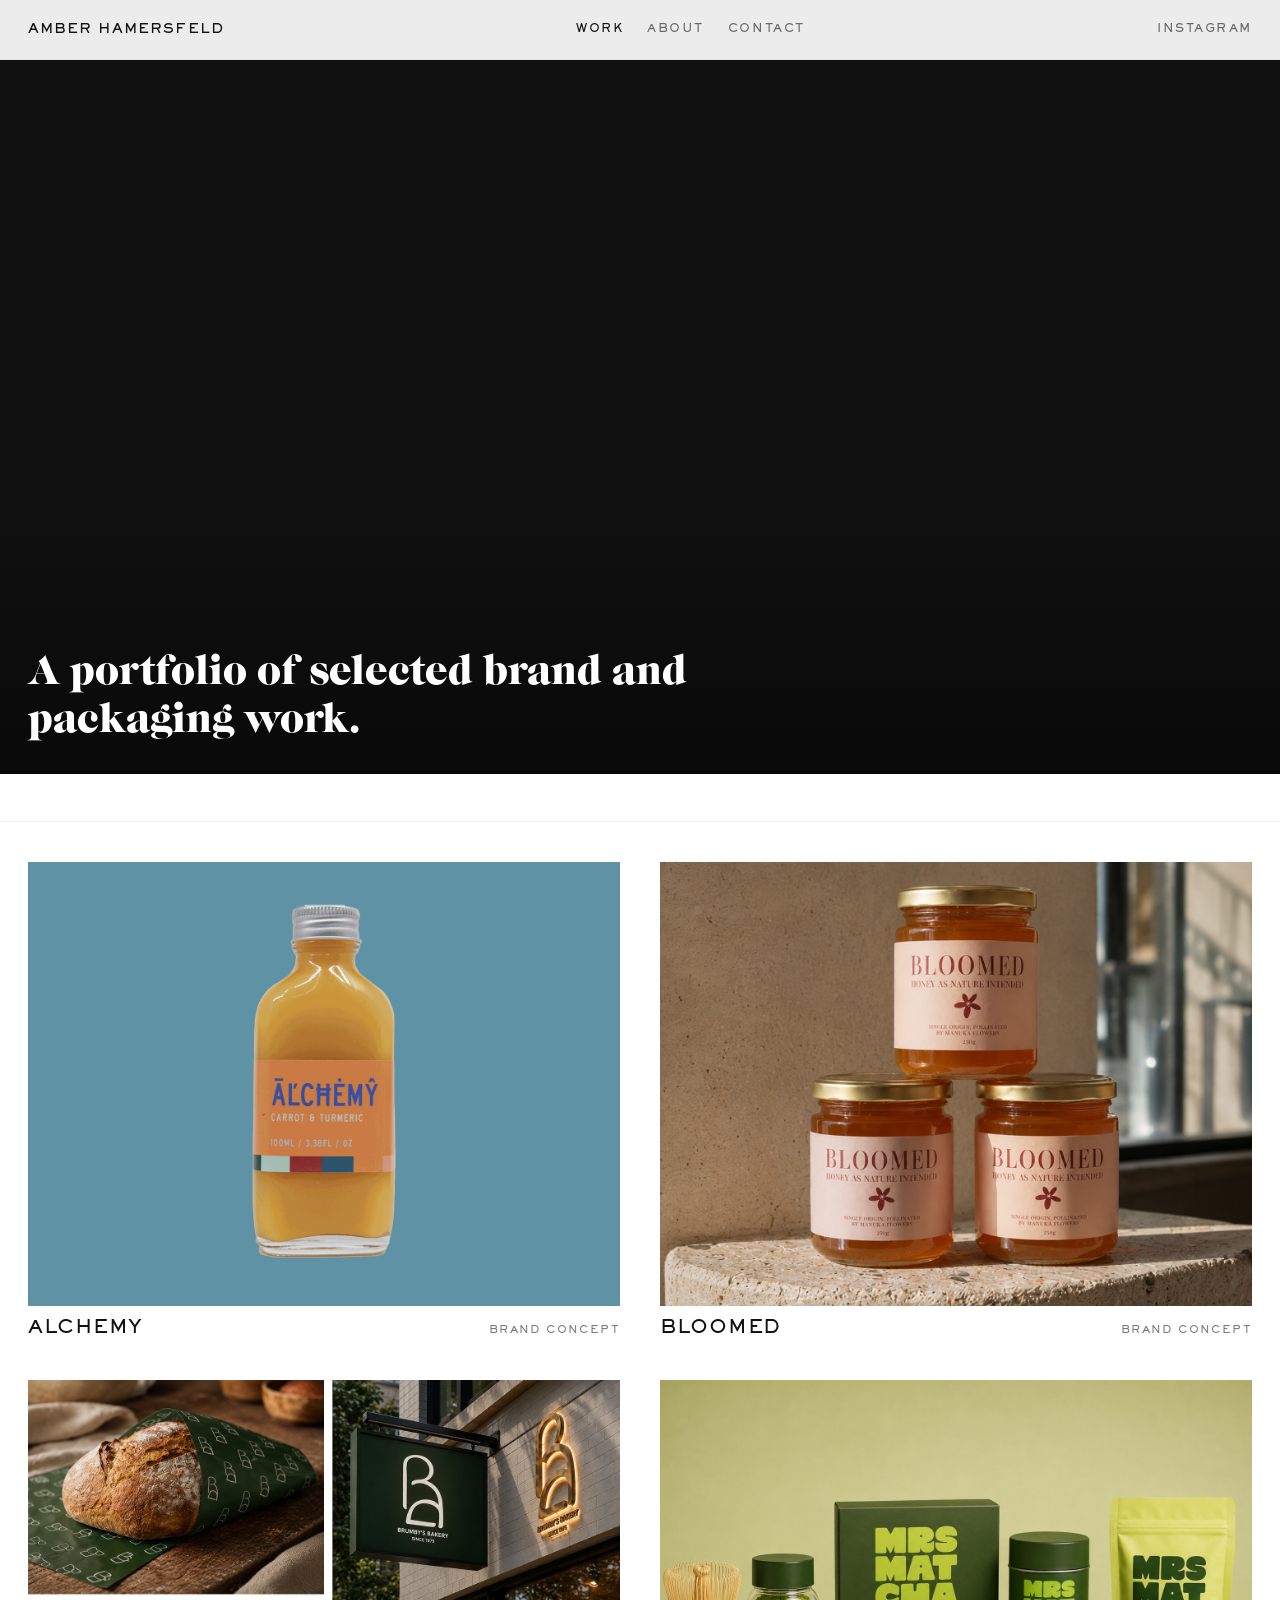
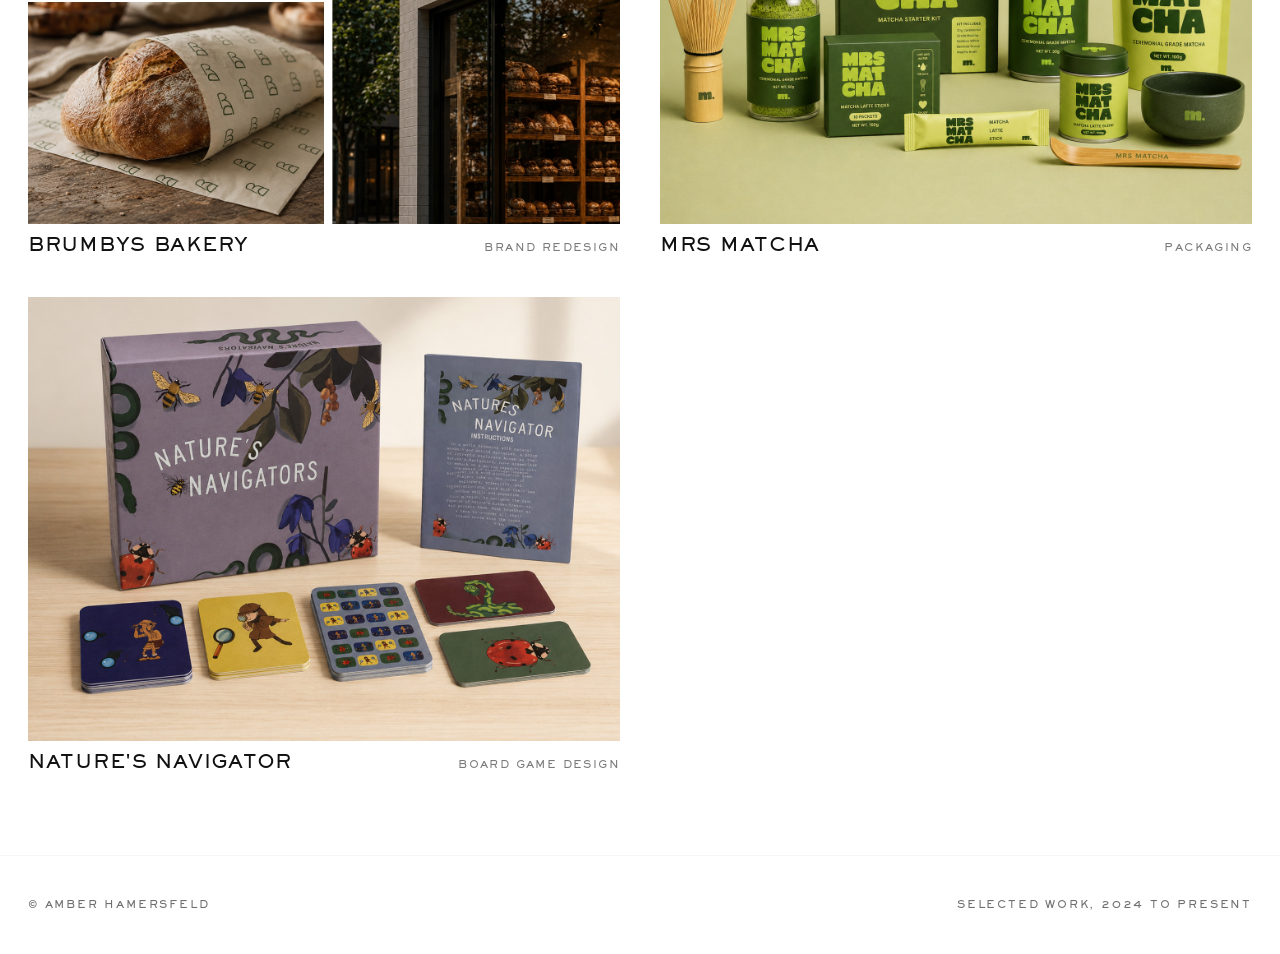
==== index.html @ 609deec7 "Add Caslon A favicon" ====
<!DOCTYPE html>
<html lang="en">
<head>
  <meta charset="UTF-8">
  <meta name="viewport" content="width=device-width, initial-scale=1.0">
  <title>Amber Hamersfeld</title>
  <meta name="description" content="Selected work by Amber Hamersfeld.">
  <link rel="icon" type="image/svg+xml" href="favicon.svg">
  <link rel="stylesheet" href="styles.css">
</head>
<body>

  <header class="site-nav">
    <a href="index.html" class="site-nav__brand">Amber Hamersfeld</a>
    <nav class="site-nav__primary" aria-label="Primary">
      <a href="index.html" class="is-active">Work</a>
      <a href="about.html">About</a>
      <a href="contact.html">Contact</a>
    </nav>
    <div class="site-nav__right">
      <a href="#" aria-label="Instagram">Instagram</a>
    </div>
  </header>

  <section class="slideshow">
    <!-- SLIDESHOW:START -->
    <style>
      .slideshow__slide { animation-duration: 25s; }
      @keyframes slideshow-fade {
        0% { opacity: 0; }
        4.000% { opacity: 1; }
        16.000% { opacity: 1; }
        20.000% { opacity: 0; }
        100% { opacity: 0; }
      }
    </style>
    <div class="slideshow__slide" style="animation-delay: 0s"><img src="slideshow/alchemy_homepage_16x9.png" alt=""></div>
    <div class="slideshow__slide" style="animation-delay: 5s"><img src="slideshow/bloomed_homepage_16x9.png" alt=""></div>
    <div class="slideshow__slide" style="animation-delay: 10s"><img src="slideshow/brumbys_homepage_16x9.png" alt=""></div>
    <div class="slideshow__slide" style="animation-delay: 15s"><img src="slideshow/mrs_matcha_homepage_16x9.png" alt=""></div>
    <div class="slideshow__slide" style="animation-delay: 20s"><img src="slideshow/natures_navigator_homepage_16x9.png" alt=""></div>
    <!-- SLIDESHOW:END -->
    <p class="slideshow__tagline">A portfolio of selected brand and packaging work.</p>
  </section>

  <div class="filter-bar" aria-hidden="true"></div>

  <main class="portfolio">
    <div class="portfolio__grid">

      <a href="alchemy.html" class="tile tile--landscape">
        <div class="tile__media">
          <img src="hero/alchemy.gif" alt="Alchemy">
        </div>
        <div class="tile__caption">
          <span class="tile__title">Alchemy</span>
          <span class="tile__meta">Brand Concept</span>
        </div>
      </a>

      <a href="bloomed.html" class="tile tile--landscape">
        <div class="tile__media">
          <img src="hero/bloomed.jpg" alt="Bloomed">
        </div>
        <div class="tile__caption">
          <span class="tile__title">Bloomed</span>
          <span class="tile__meta">Brand Concept</span>
        </div>
      </a>

      <a href="brumbys.html" class="tile tile--landscape">
        <div class="tile__media">
          <img src="hero/brumbys.jpg" alt="Brumbys Bakery">
        </div>
        <div class="tile__caption">
          <span class="tile__title">Brumbys Bakery</span>
          <span class="tile__meta">Brand Redesign</span>
        </div>
      </a>

      <a href="mrs_matcha.html" class="tile tile--landscape">
        <div class="tile__media">
          <img src="hero/mrs_matcha.jpg" alt="Mrs Matcha">
        </div>
        <div class="tile__caption">
          <span class="tile__title">Mrs Matcha</span>
          <span class="tile__meta">Packaging</span>
        </div>
      </a>

      <a href="natures_navigator.html" class="tile tile--landscape">
        <div class="tile__media">
          <img src="hero/natures_navigator.jpg" alt="Nature's Navigator">
        </div>
        <div class="tile__caption">
          <span class="tile__title">Nature's Navigator</span>
          <span class="tile__meta">Board Game Design</span>
        </div>
      </a>

    </div>
  </main>

  <footer class="site-footer">
    <span>© Amber Hamersfeld</span>
    <span>Selected work, 2024 to present</span>
  </footer>

</body>
</html>
---- styles.css ----
@font-face {
  font-family: "Caslon";
  src: url("fonts/CaslonGraD.otf") format("opentype");
  font-weight: 400;
  font-style: normal;
  font-display: swap;
}

@font-face {
  font-family: "Sackers Gothic";
  src: url("fonts/SackersGothicStd-Heavy.otf") format("opentype");
  font-weight: 700;
  font-style: normal;
  font-display: swap;
}

*,
*::before,
*::after {
  box-sizing: border-box;
  margin: 0;
  padding: 0;
}

html {
  -webkit-text-size-adjust: 100%;
  -webkit-font-smoothing: antialiased;
  -moz-osx-font-smoothing: grayscale;
}

body {
  font-family: "Sackers Gothic", "Trade Gothic", "Helvetica Neue", sans-serif;
  font-size: 12px;
  line-height: 1.8;
  letter-spacing: 0.06em;
  text-transform: uppercase;
  color: #111;
  background: #fff;
}

.slideshow__tagline,
.project-intro__title,
.project-next__title,
.about-page__title,
.contact-page__title {
  font-family: "Caslon", "Adobe Caslon Pro", Georgia, "Times New Roman", serif;
  letter-spacing: 0;
  text-transform: none;
}

.about-page {
  max-width: 920px;
  margin: 0 auto;
  padding: 160px 28px 120px;
}

.about-page__title {
  font-size: 72px;
  font-weight: 400;
  line-height: 1.05;
  margin-bottom: 48px;
}

.about-page__content {
  font-size: 13px;
  line-height: 1.85;
  letter-spacing: 0.06em;
  max-width: 680px;
  white-space: pre-wrap;
}

@media (max-width: 640px) {
  .about-page {
    padding: 110px 18px 80px;
  }

  .about-page__title {
    font-size: 42px;
    margin-bottom: 32px;
  }
}

.contact-page {
  max-width: 720px;
  margin: 0 auto;
  padding: 180px 28px 120px;
  text-align: center;
}

.contact-page__title {
  font-size: 72px;
  font-weight: 400;
  line-height: 1.05;
  margin-bottom: 24px;
}

.contact-page__intro {
  font-size: 12px;
  line-height: 1.8;
  letter-spacing: 0.06em;
  margin-bottom: 64px;
  opacity: 0.7;
}

.contact-page__email-link {
  display: inline-block;
  font-family: "Caslon", "Adobe Caslon Pro", Georgia, serif;
  font-size: 40px;
  line-height: 1.2;
  letter-spacing: 0;
  text-transform: none;
  border-bottom: 1px solid currentColor;
  padding-bottom: 4px;
  transition: opacity 0.2s ease;
}

.contact-page__email-link:hover {
  opacity: 0.7;
}

.contact-page__dm {
  display: inline-block;
  margin-top: 48px;
  padding: 14px 28px;
  font-family: "Sackers Gothic", "Trade Gothic", "Helvetica Neue", sans-serif;
  font-size: 10px;
  letter-spacing: 0.18em;
  text-transform: uppercase;
  color: #111;
  background: transparent;
  border: 1px solid #111;
  transition: background 0.2s ease, color 0.2s ease;
}

.contact-page__dm:hover {
  background: #111;
  color: #fff;
}

@media (max-width: 640px) {
  .contact-page {
    padding: 110px 18px 80px;
  }

  .contact-page__title {
    font-size: 38px;
    margin-bottom: 20px;
  }

  .contact-page__intro {
    margin-bottom: 44px;
  }

  .contact-page__email-link {
    font-size: 22px;
    word-break: break-all;
  }
}

a {
  color: inherit;
  text-decoration: none;
}

img,
video {
  display: block;
  max-width: 100%;
  height: auto;
}

ul {
  list-style: none;
}

button {
  font: inherit;
  color: inherit;
  background: none;
  border: none;
  cursor: pointer;
}

.site-nav {
  position: fixed;
  top: 0;
  left: 0;
  right: 0;
  z-index: 100;
  display: flex;
  align-items: center;
  justify-content: space-between;
  padding: 18px 28px;
  background: rgba(255, 255, 255, 0.92);
  backdrop-filter: saturate(180%) blur(10px);
  -webkit-backdrop-filter: saturate(180%) blur(10px);
  border-bottom: 1px solid rgba(0, 0, 0, 0.04);
}

.site-nav__brand {
  font-family: "Sackers Gothic", "Trade Gothic", "Helvetica Neue", sans-serif;
  font-size: 13px;
  letter-spacing: 0.08em;
  text-transform: uppercase;
}

.site-nav__primary {
  display: flex;
  gap: 24px;
  font-family: "Sackers Gothic", "Trade Gothic", "Helvetica Neue", sans-serif;
  font-size: 11px;
  letter-spacing: 0.14em;
  text-transform: uppercase;
}

.site-nav__primary a {
  opacity: 0.6;
  transition: opacity 0.2s ease;
}

.site-nav__primary a:hover,
.site-nav__primary a.is-active {
  opacity: 1;
}

.site-nav__right {
  display: flex;
  gap: 18px;
  font-family: "Sackers Gothic", "Trade Gothic", "Helvetica Neue", sans-serif;
  font-size: 11px;
  letter-spacing: 0.14em;
  text-transform: uppercase;
  opacity: 0.6;
}

.site-nav__right a:hover {
  opacity: 1;
}

.filter-bar {
  padding: 14px 28px;
  min-height: 48px;
  border-bottom: 1px solid rgba(0, 0, 0, 0.06);
  background: #fff;
  position: sticky;
  top: 60px;
  z-index: 90;
}

.filter-bar__list {
  display: flex;
  flex-wrap: wrap;
  gap: 22px;
  font-size: 13px;
}

.filter-bar__list a {
  opacity: 0.55;
  transition: opacity 0.2s ease;
  padding-bottom: 2px;
}

.filter-bar__list a:hover {
  opacity: 1;
}

.filter-bar__list a.is-active {
  opacity: 1;
  border-bottom: 1px solid #111;
}

.slideshow {
  position: relative;
  width: 100%;
  height: 86vh;
  min-height: 520px;
  overflow: hidden;
  background: #111;
}

.slideshow__slide {
  position: absolute;
  inset: 0;
  opacity: 0;
  animation-name: slideshow-fade;
  animation-iteration-count: infinite;
  animation-timing-function: ease-in-out;
}

.slideshow__slide img {
  width: 100%;
  height: 100%;
  object-fit: cover;
  display: block;
}

.slideshow::after {
  content: "";
  position: absolute;
  left: 0;
  right: 0;
  bottom: 0;
  height: 40%;
  background: linear-gradient(to top, rgba(0, 0, 0, 0.45), transparent);
  pointer-events: none;
  z-index: 1;
}

.slideshow__tagline {
  position: absolute;
  left: 28px;
  bottom: 28px;
  right: 28px;
  max-width: 720px;
  font-size: 40px;
  line-height: 1.2;
  font-weight: 400;
  color: #fff;
  letter-spacing: 0;
  text-transform: none;
  z-index: 2;
}

.portfolio {
  padding: 40px 28px 80px;
}

.portfolio__grid {
  display: grid;
  grid-template-columns: repeat(2, 1fr);
  gap: 40px;
}

.tile {
  display: block;
  position: relative;
}

.tile__media {
  display: block;
  width: 100%;
  background: #ececec;
  overflow: hidden;
}

.tile__media img {
  width: 100%;
  height: 100%;
  object-fit: cover;
  transition: transform 0.6s ease;
}

.tile:hover .tile__media img {
  transform: scale(1.02);
}

.tile--portrait .tile__media {
  aspect-ratio: 4 / 5;
}

.tile--square .tile__media {
  aspect-ratio: 1 / 1;
}

.tile--landscape .tile__media {
  aspect-ratio: 4 / 3;
}

.tile--tall .tile__media {
  aspect-ratio: 3 / 4;
}

.tile__caption {
  margin-top: 12px;
  display: flex;
  justify-content: space-between;
  align-items: baseline;
  gap: 12px;
}

.tile__title {
  font-size: 18px;
  line-height: 1.2;
}

.tile__meta {
  font-family: "Sackers Gothic", "Trade Gothic", "Helvetica Neue", sans-serif;
  font-size: 10px;
  opacity: 0.55;
  text-transform: uppercase;
  letter-spacing: 0.14em;
}

.placeholder-img {
  width: 100%;
  height: 100%;
  display: flex;
  align-items: center;
  justify-content: center;
  text-align: center;
  background: #e4e4e4;
  color: rgba(0, 0, 0, 0.4);
  font-size: 11px;
  letter-spacing: 0.14em;
  text-transform: uppercase;
  font-weight: 500;
}

.placeholder-img--alt {
  background: #d8d8d8;
}

.placeholder-img--dark {
  background: #2a2a2a;
  color: rgba(255, 255, 255, 0.45);
}

.placeholder-img--warm {
  background: #e8dfd2;
}

.placeholder-img--cool {
  background: #dbe2e3;
}

.site-footer {
  padding: 40px 28px;
  border-top: 1px solid rgba(0, 0, 0, 0.06);
  font-family: "Sackers Gothic", "Trade Gothic", "Helvetica Neue", sans-serif;
  font-size: 10px;
  letter-spacing: 0.18em;
  text-transform: uppercase;
  opacity: 0.6;
  display: flex;
  justify-content: space-between;
  flex-wrap: wrap;
  gap: 12px;
}

.project-page {
  padding-top: 60px;
}

.project-intro {
  max-width: 920px;
  margin: 0 auto;
  padding: 80px 28px 60px;
  font-size: 13px;
  line-height: 1.8;
  letter-spacing: 0.06em;
  font-weight: 400;
}

.project-intro__eyebrow {
  display: block;
  font-family: "Sackers Gothic", "Trade Gothic", "Helvetica Neue", sans-serif;
  font-size: 11px;
  letter-spacing: 0.18em;
  text-transform: uppercase;
  margin-bottom: 28px;
  opacity: 0.6;
}

.project-intro__title {
  font-size: 64px;
  font-weight: 400;
  letter-spacing: 0;
  margin-bottom: 32px;
  line-height: 1.05;
}

.project-gallery {
  max-width: 1240px;
  margin: 0 auto;
  padding: 0 28px;
  display: flex;
  flex-direction: column;
  gap: 32px;
}

.project-gallery__item {
  width: 100%;
  background: #ececec;
  overflow: hidden;
}

.project-gallery__item img {
  width: 100%;
  height: auto;
  display: block;
}

.project-gallery__item--wide img,
.project-gallery__item--tall img,
.project-gallery__item--square img {
  height: 100%;
  object-fit: cover;
}

.project-gallery__item--wide {
  aspect-ratio: 16 / 9;
}

.project-gallery__item--tall {
  aspect-ratio: 3 / 4;
  max-width: 720px;
  margin: 0 auto;
}

.project-gallery__item--square {
  aspect-ratio: 1 / 1;
  max-width: 920px;
  margin: 0 auto;
}

.project-gallery__item--portrait {
  max-width: 720px;
  margin: 0 auto;
}

.project-gallery__pair {
  display: grid;
  grid-template-columns: 1fr 1fr;
  gap: 32px;
  align-items: start;
}

.project-quote {
  max-width: 920px;
  margin: 32px auto;
  padding: 64px 28px;
  text-align: center;
  font-size: 26px;
  line-height: 1.4;
  font-style: italic;
  font-weight: 400;
}

.project-quote__attribution {
  display: block;
  margin-top: 24px;
  font-family: "Sackers Gothic", "Trade Gothic", "Helvetica Neue", sans-serif;
  font-size: 11px;
  font-style: normal;
  letter-spacing: 0.18em;
  text-transform: uppercase;
  opacity: 0.6;
}

.project-sections {
  max-width: 920px;
  margin: 0 auto;
  padding: 80px 28px;
  display: grid;
  grid-template-columns: 180px 1fr;
  gap: 48px;
}

.project-sections__label {
  font-family: "Sackers Gothic", "Trade Gothic", "Helvetica Neue", sans-serif;
  font-size: 11px;
  letter-spacing: 0.18em;
  text-transform: uppercase;
  opacity: 0.6;
  padding-top: 6px;
}

.project-sections__body {
  font-size: 12px;
  line-height: 1.85;
  letter-spacing: 0.06em;
}

.project-sections__body p + p {
  margin-top: 14px;
}

.project-sections__body ul {
  display: grid;
  gap: 6px;
}

.project-sections__body li {
  font-size: 14px;
}

.project-next {
  display: block;
  border-top: 1px solid rgba(0, 0, 0, 0.06);
  padding: 60px 28px;
  text-align: center;
}

.project-next__eyebrow {
  font-family: "Sackers Gothic", "Trade Gothic", "Helvetica Neue", sans-serif;
  font-size: 11px;
  letter-spacing: 0.18em;
  text-transform: uppercase;
  opacity: 0.6;
  display: block;
  margin-bottom: 16px;
}

.project-next__title {
  font-size: 38px;
  font-weight: 400;
  letter-spacing: 0;
}

@media (max-width: 960px) {
  .portfolio__grid {
    grid-template-columns: repeat(2, 1fr);
    gap: 20px;
  }

  .project-sections {
    grid-template-columns: 1fr;
    gap: 8px;
  }

  .project-sections__label {
    padding-top: 0;
    margin-top: 24px;
  }

  .project-sections__label:first-child {
    margin-top: 0;
  }

  .project-gallery__pair {
    grid-template-columns: 1fr;
    gap: 20px;
  }

  .project-intro__title {
    font-size: 34px;
  }

  .slideshow__tagline {
    font-size: 28px;
  }
}

@media (max-width: 640px) {
  .site-nav {
    padding: 14px 18px;
    flex-wrap: wrap;
    gap: 8px;
  }

  .site-nav__primary {
    order: 3;
    width: 100%;
    gap: 16px;
  }

  .filter-bar {
    top: 92px;
    padding: 10px 18px;
  }

  .filter-bar__list {
    gap: 14px;
    overflow-x: auto;
    flex-wrap: nowrap;
    -webkit-overflow-scrolling: touch;
  }

  .filter-bar__list a {
    white-space: nowrap;
  }

  .slideshow {
    height: 70vh;
    min-height: 420px;
  }

  .slideshow__tagline {
    left: 18px;
    right: 18px;
    bottom: 22px;
    font-size: 22px;
  }

  .portfolio {
    padding: 28px 18px 60px;
  }

  .portfolio__grid {
    grid-template-columns: 1fr;
    gap: 28px;
  }

  .project-intro,
  .project-quote,
  .project-sections {
    padding-left: 18px;
    padding-right: 18px;
  }

  .project-gallery {
    padding: 0 18px;
    gap: 20px;
  }
}
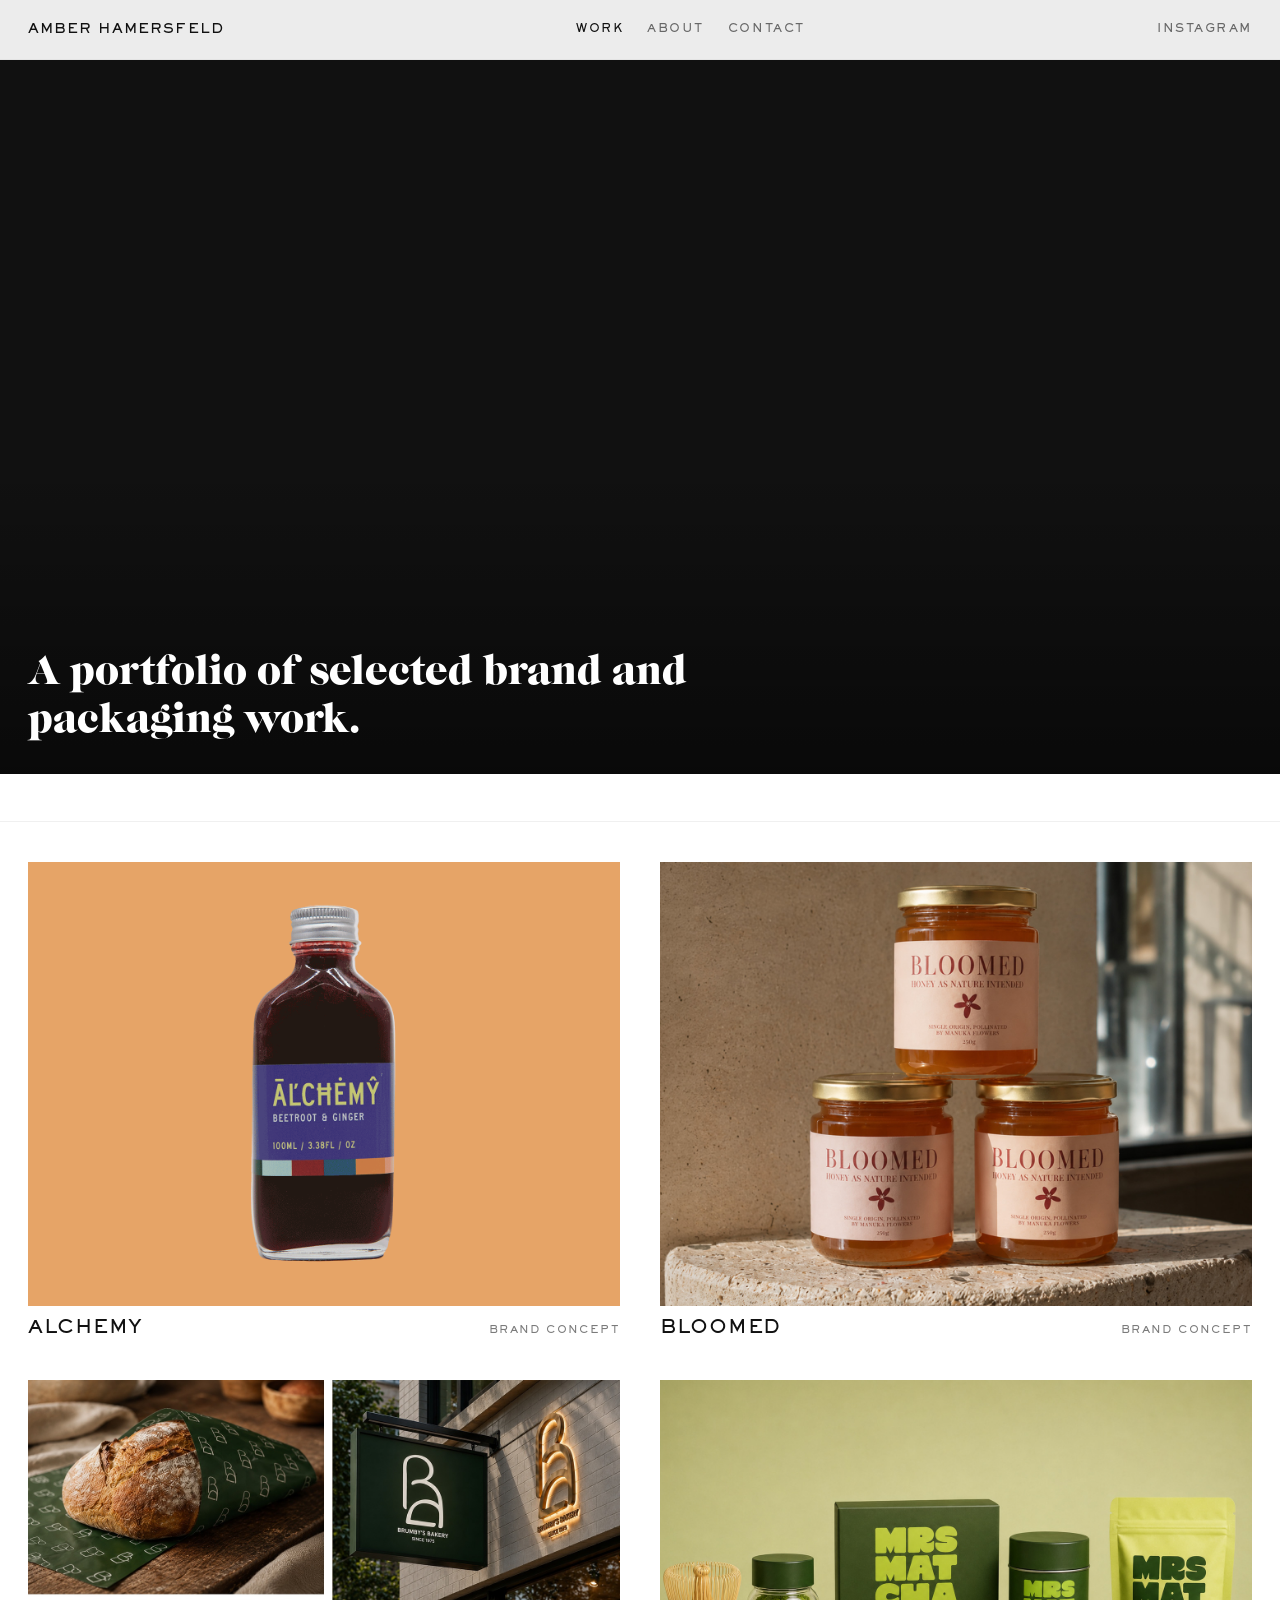
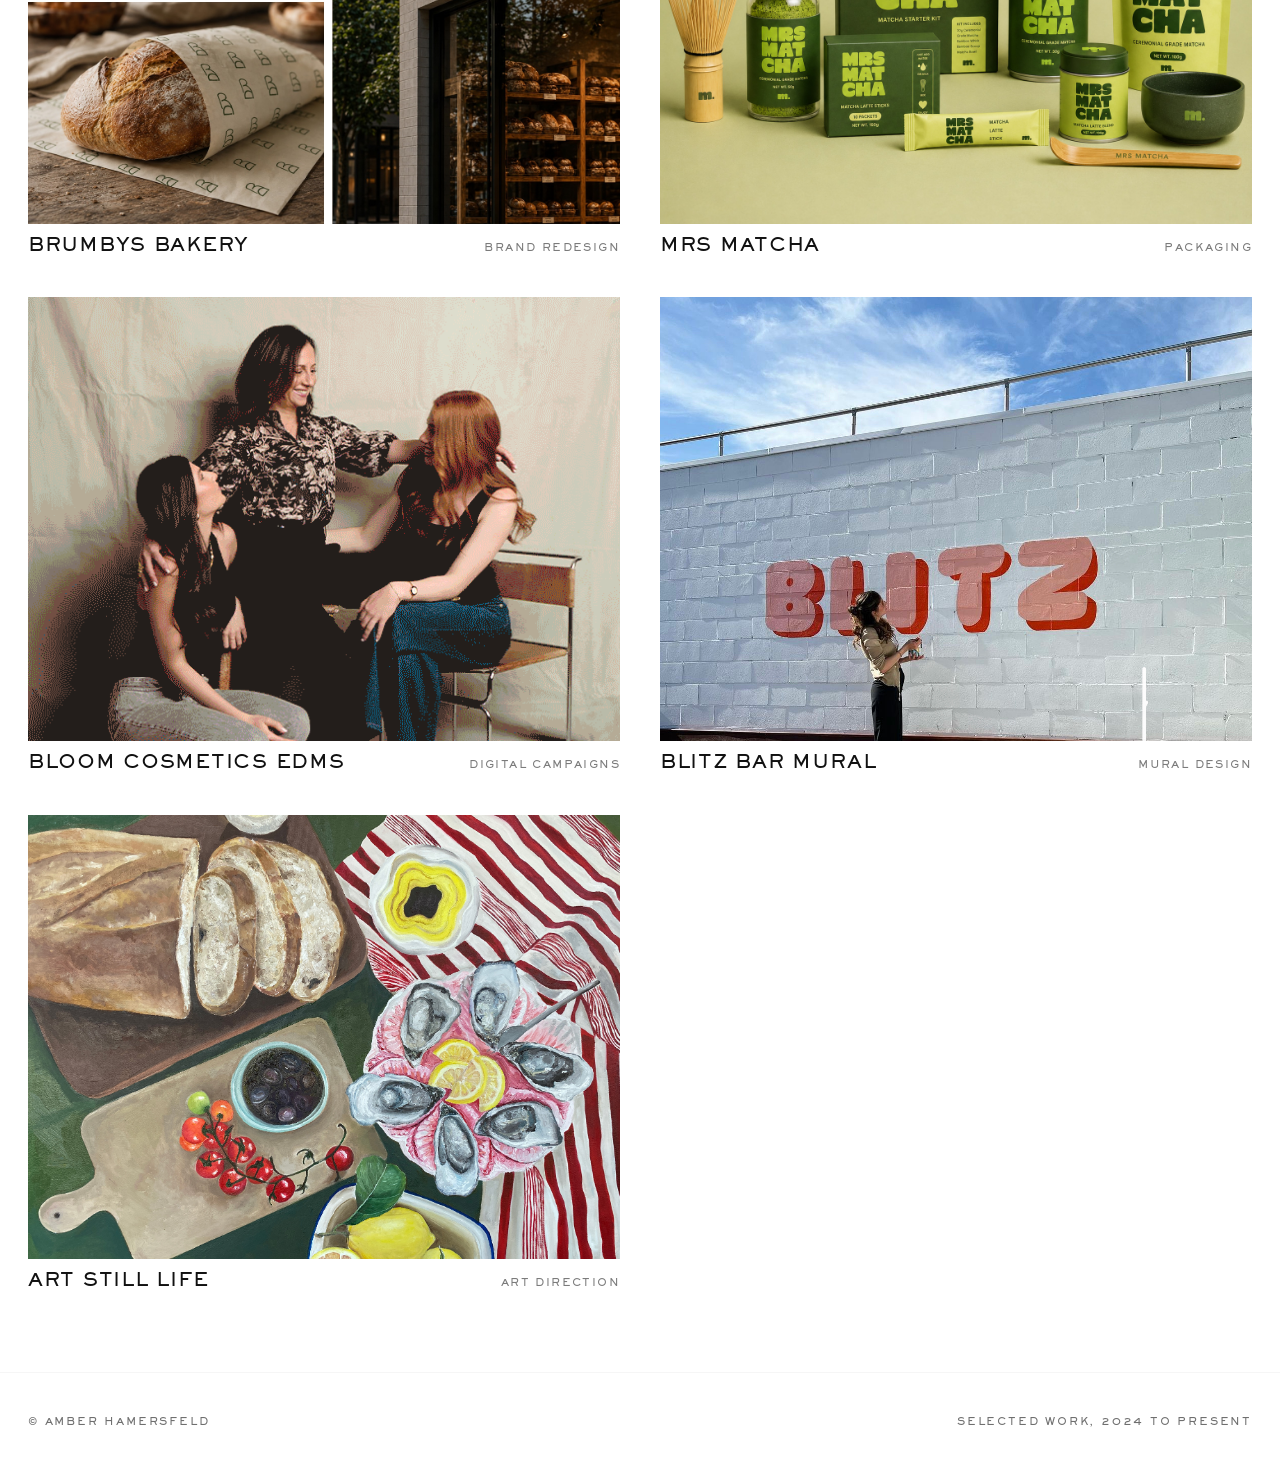
==== commit da299b87: "Update portfolio campaigns" ====
--- a/index.html
+++ b/index.html
@@ -25,12 +25,12 @@
   <section class="slideshow">
     <!-- SLIDESHOW:START -->
     <style>
-      .slideshow__slide { animation-duration: 25s; }
+      .slideshow__slide { animation-duration: 35s; }
       @keyframes slideshow-fade {
         0% { opacity: 0; }
-        4.000% { opacity: 1; }
-        16.000% { opacity: 1; }
-        20.000% { opacity: 0; }
+        2.857% { opacity: 1; }
+        11.429% { opacity: 1; }
+        14.286% { opacity: 0; }
         100% { opacity: 0; }
       }
     </style>
@@ -38,7 +38,9 @@
     <div class="slideshow__slide" style="animation-delay: 5s"><img src="slideshow/bloomed_homepage_16x9.png" alt=""></div>
     <div class="slideshow__slide" style="animation-delay: 10s"><img src="slideshow/brumbys_homepage_16x9.png" alt=""></div>
     <div class="slideshow__slide" style="animation-delay: 15s"><img src="slideshow/mrs_matcha_homepage_16x9.png" alt=""></div>
-    <div class="slideshow__slide" style="animation-delay: 20s"><img src="slideshow/natures_navigator_homepage_16x9.png" alt=""></div>
+    <div class="slideshow__slide" style="animation-delay: 20s"><img src="slideshow/bloom_cosmetics_homepage_16x9.gif" alt=""></div>
+    <div class="slideshow__slide" style="animation-delay: 25s"><img src="slideshow/blitz_bar_homepage_16x9.png" alt=""></div>
+    <div class="slideshow__slide" style="animation-delay: 30s"><img src="slideshow/still_life_homepage_16x9.gif" alt=""></div>
     <!-- SLIDESHOW:END -->
     <p class="slideshow__tagline">A portfolio of selected brand and packaging work.</p>
   </section>
@@ -88,13 +90,33 @@
         </div>
       </a>
 
-      <a href="natures_navigator.html" class="tile tile--landscape">
+      <a href="bloom_cosmetics.html" class="tile tile--landscape">
         <div class="tile__media">
-          <img src="hero/natures_navigator.jpg" alt="Nature's Navigator">
+          <img src="hero/bloom_cosmetics.gif" alt="Bloom Cosmetics EDMs">
         </div>
         <div class="tile__caption">
-          <span class="tile__title">Nature's Navigator</span>
-          <span class="tile__meta">Board Game Design</span>
+          <span class="tile__title">Bloom Cosmetics EDMs</span>
+          <span class="tile__meta">Digital Campaigns</span>
+        </div>
+      </a>
+
+      <a href="blitz_bar.html" class="tile tile--landscape">
+        <div class="tile__media">
+          <img src="hero/blitz_bar.jpg" alt="Blitz Bar mural">
+        </div>
+        <div class="tile__caption">
+          <span class="tile__title">Blitz Bar Mural</span>
+          <span class="tile__meta">Mural Design</span>
+        </div>
+      </a>
+
+      <a href="still_life.html" class="tile tile--landscape">
+        <div class="tile__media">
+          <img src="hero/still_life.jpg" alt="Art still life">
+        </div>
+        <div class="tile__caption">
+          <span class="tile__title">Art Still Life</span>
+          <span class="tile__meta">Art Direction</span>
         </div>
       </a>
 
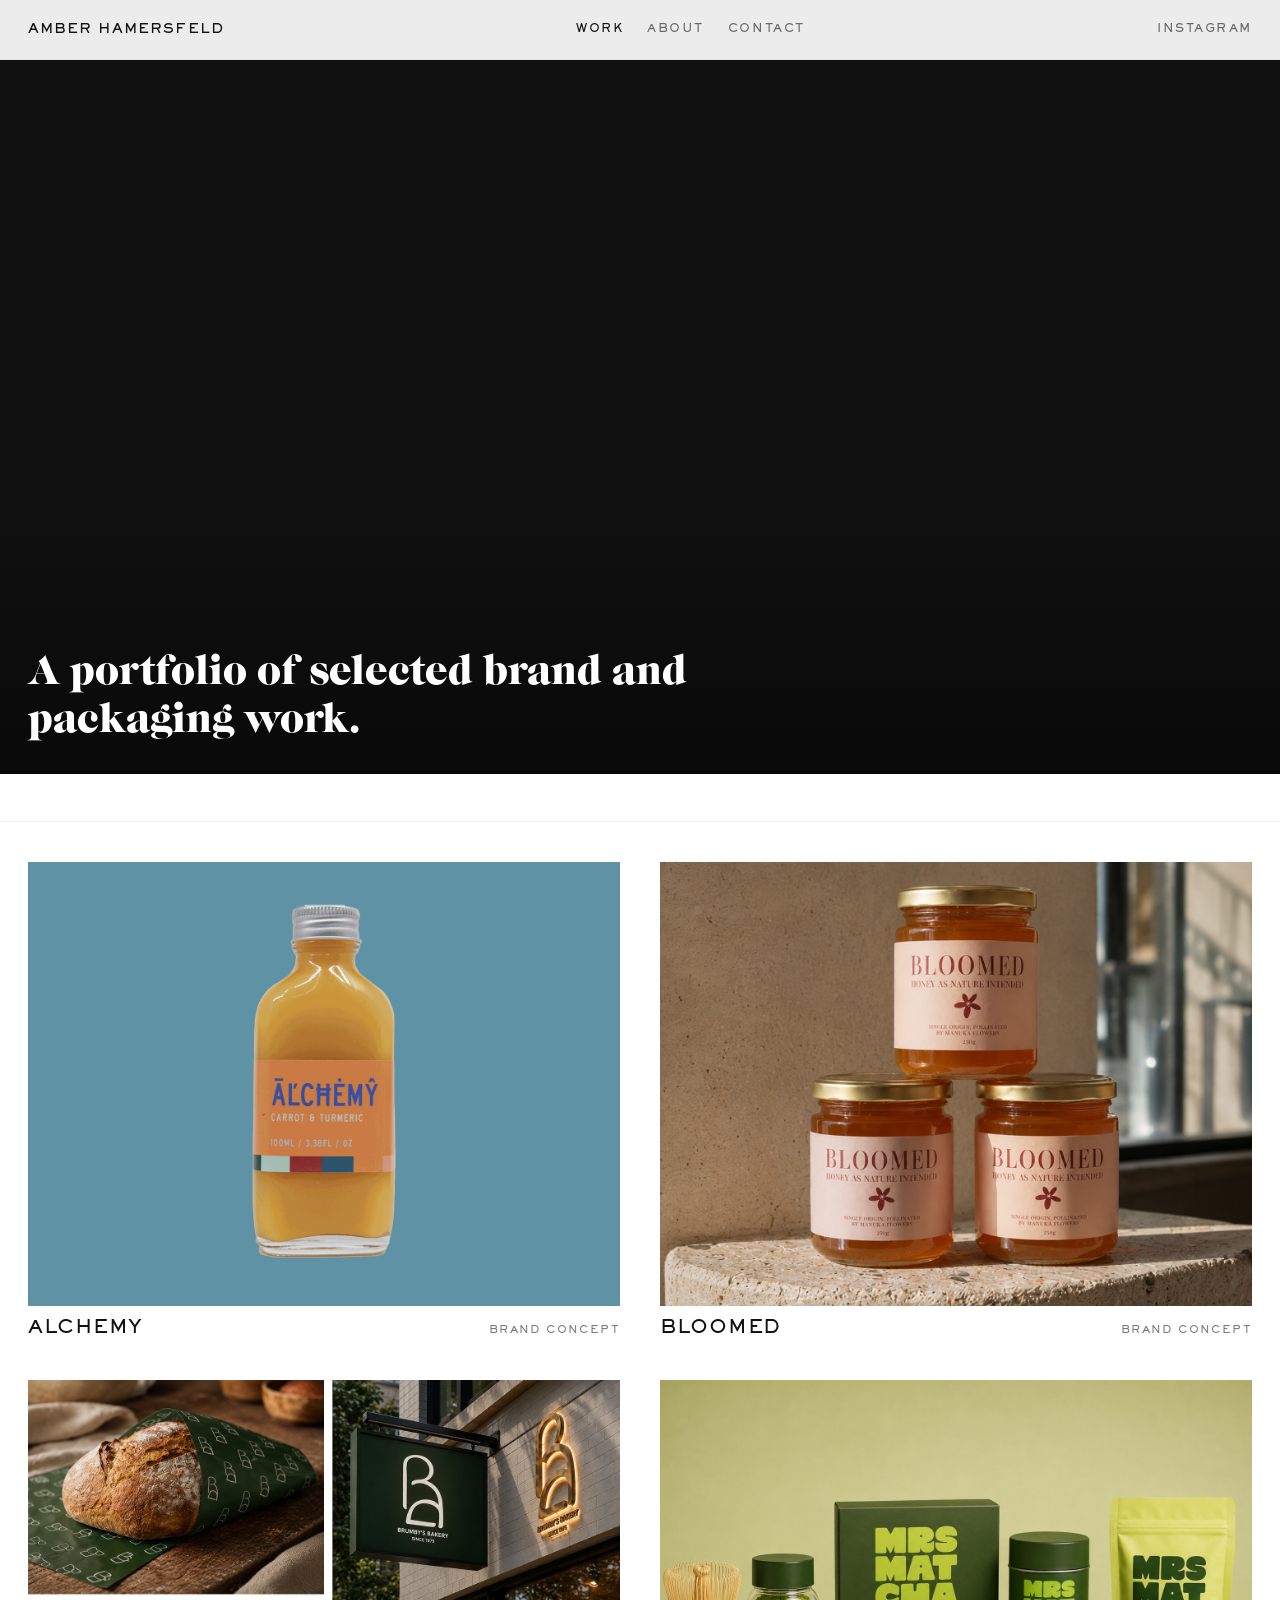
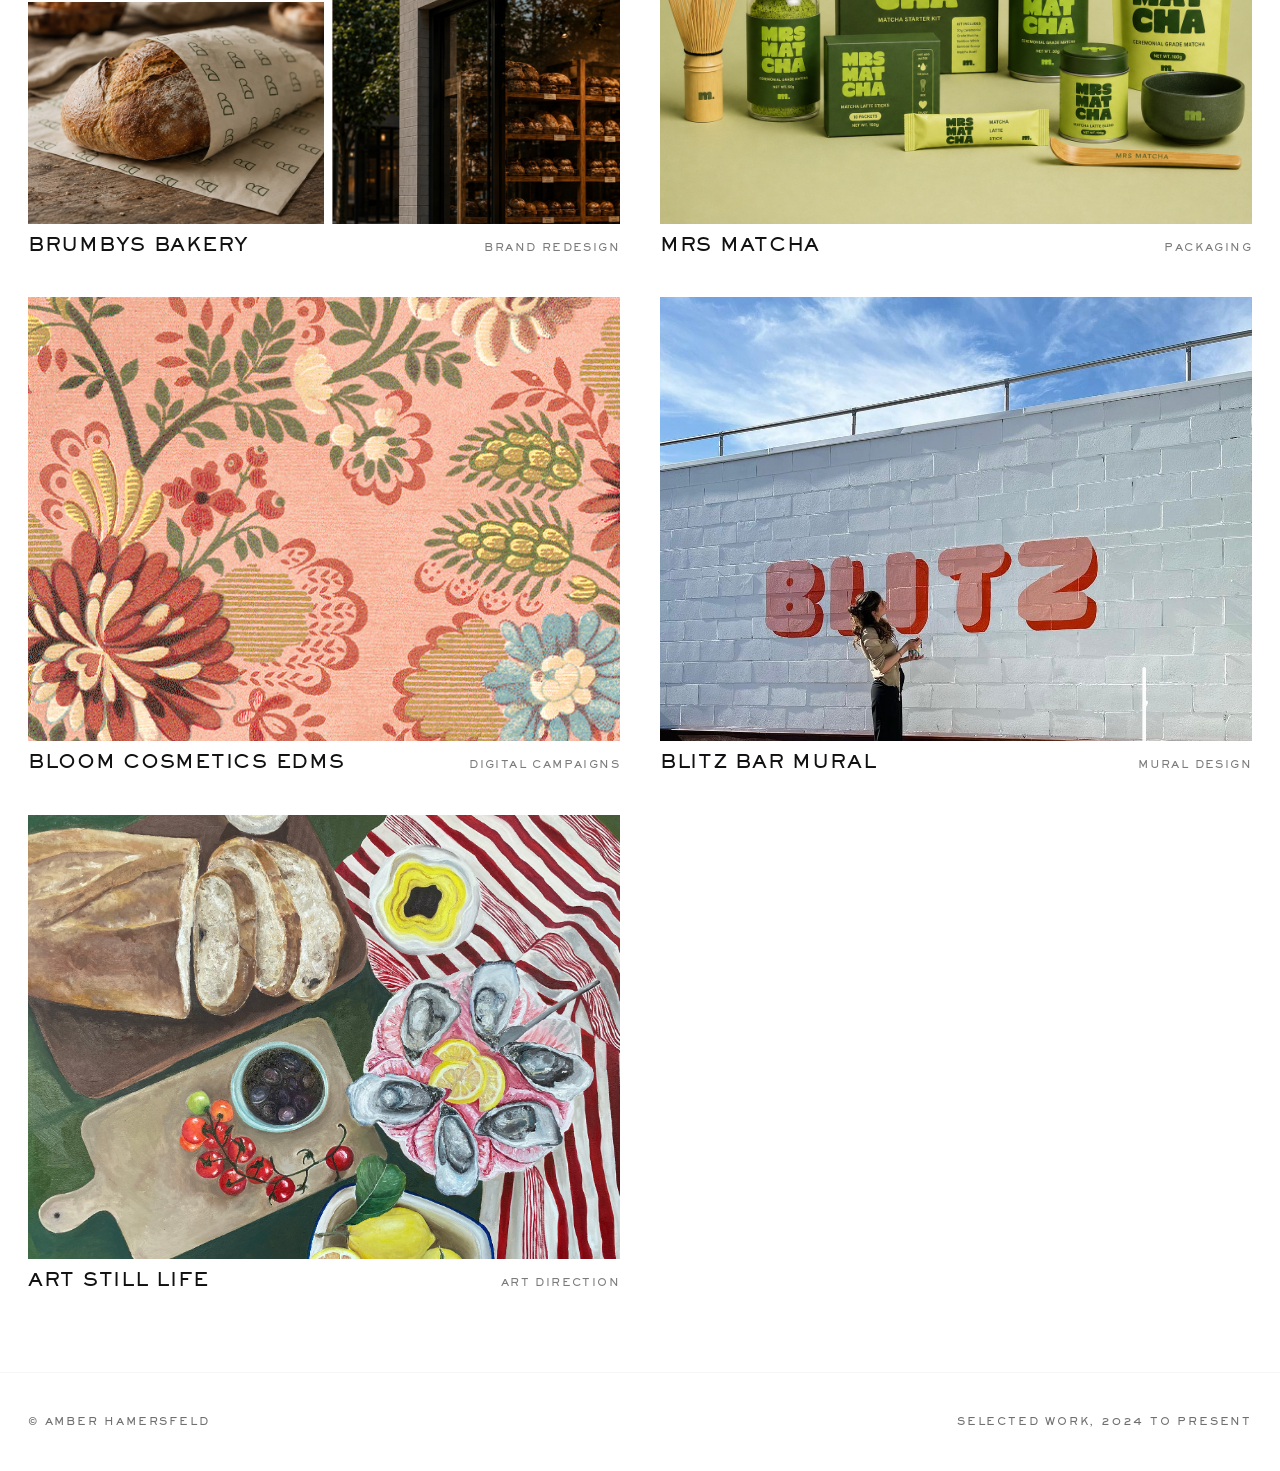
==== commit d9880d52: "Add Instagram (@by.amber.designs) to nav + contact DM links Set the top-nav Instagram link on every " ====
--- a/index.html
+++ b/index.html
@@ -18,7 +18,7 @@
       <a href="contact.html">Contact</a>
     </nav>
     <div class="site-nav__right">
-      <a href="#" aria-label="Instagram">Instagram</a>
+      <a href="https://www.instagram.com/by.amber.designs/" target="_blank" rel="noopener" aria-label="Instagram">Instagram</a>
     </div>
   </header>
 
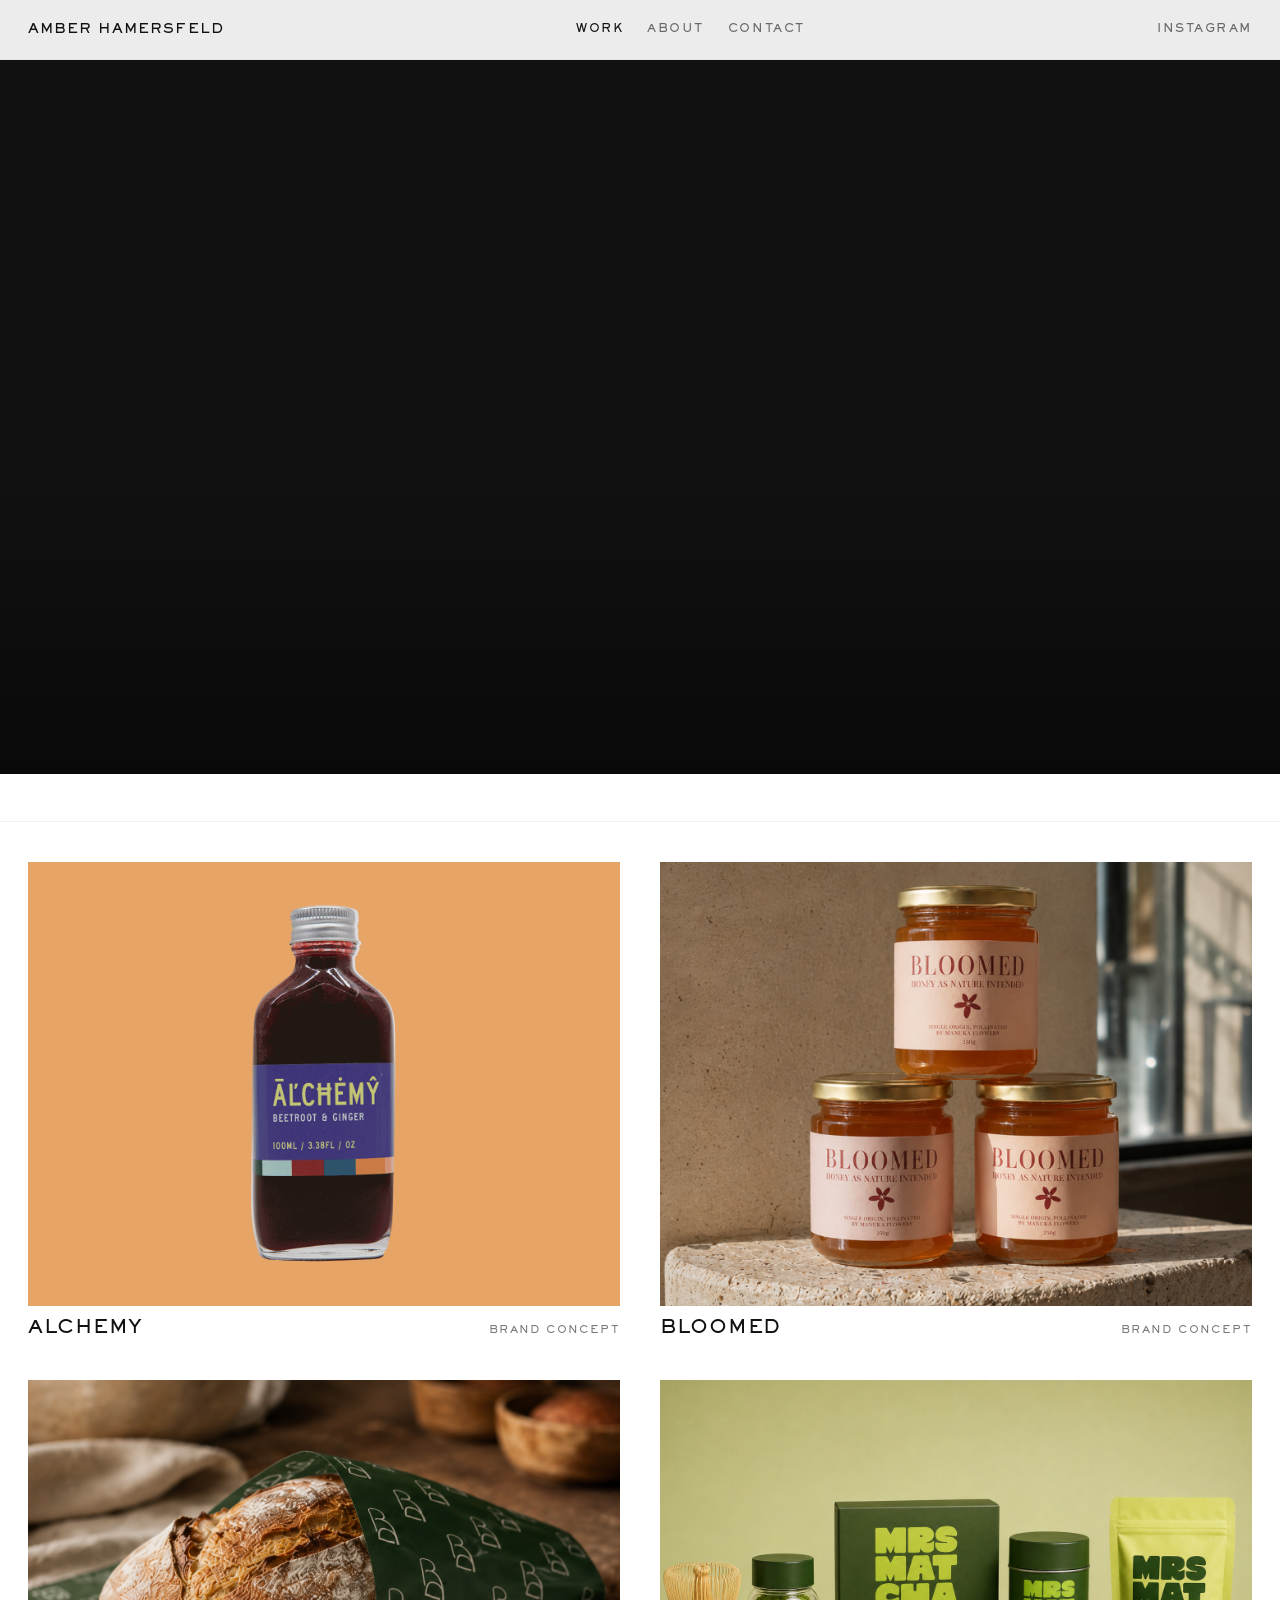
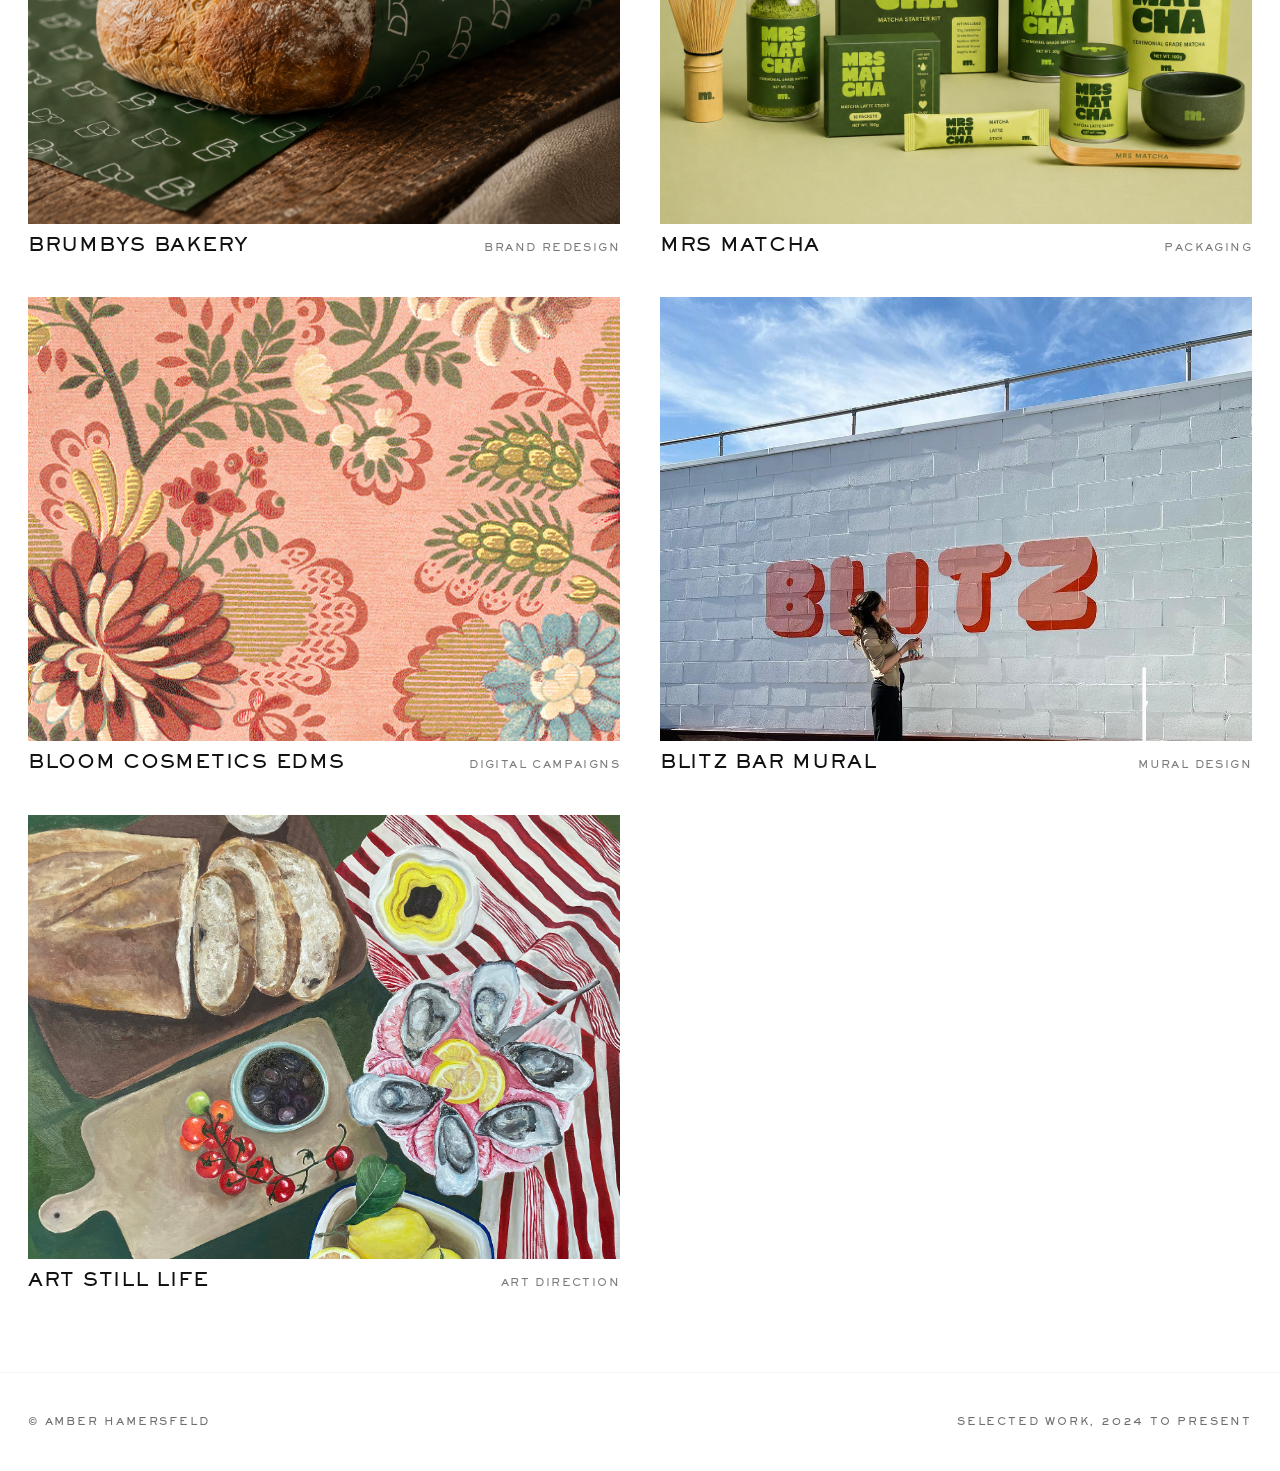
==== commit 88dfc45b: "Add heart favicon and tile hover-swap; finalize imagery and contact links Favicon & hero - Replace f" ====
--- a/index.html
+++ b/index.html
@@ -42,7 +42,6 @@
     <div class="slideshow__slide" style="animation-delay: 25s"><img src="slideshow/blitz_bar_homepage_16x9.png" alt=""></div>
     <div class="slideshow__slide" style="animation-delay: 30s"><img src="slideshow/still_life_homepage_16x9.gif" alt=""></div>
     <!-- SLIDESHOW:END -->
-    <p class="slideshow__tagline">A portfolio of selected brand and packaging work.</p>
   </section>
 
   <div class="filter-bar" aria-hidden="true"></div>
@@ -53,6 +52,7 @@
       <a href="alchemy.html" class="tile tile--landscape">
         <div class="tile__media">
           <img src="hero/alchemy.gif" alt="Alchemy">
+          <img class="tile__img--secondary" src="hero/alchemy_2.png" alt="" aria-hidden="true" loading="lazy">
         </div>
         <div class="tile__caption">
           <span class="tile__title">Alchemy</span>
@@ -63,6 +63,7 @@
       <a href="bloomed.html" class="tile tile--landscape">
         <div class="tile__media">
           <img src="hero/bloomed.jpg" alt="Bloomed">
+          <img class="tile__img--secondary" src="hero/bloomed_2.png" alt="" aria-hidden="true" loading="lazy">
         </div>
         <div class="tile__caption">
           <span class="tile__title">Bloomed</span>
@@ -72,7 +73,8 @@
 
       <a href="brumbys.html" class="tile tile--landscape">
         <div class="tile__media">
-          <img src="hero/brumbys.jpg" alt="Brumbys Bakery">
+          <img src="hero/brumbys.png" alt="Brumbys Bakery">
+          <img class="tile__img--secondary" src="hero/brumbys_2.png" alt="" aria-hidden="true" loading="lazy">
         </div>
         <div class="tile__caption">
           <span class="tile__title">Brumbys Bakery</span>
@@ -83,6 +85,7 @@
       <a href="mrs_matcha.html" class="tile tile--landscape">
         <div class="tile__media">
           <img src="hero/mrs_matcha.jpg" alt="Mrs Matcha">
+          <img class="tile__img--secondary" src="hero/mrs_matcha_2.png" alt="" aria-hidden="true" loading="lazy">
         </div>
         <div class="tile__caption">
           <span class="tile__title">Mrs Matcha</span>
@@ -93,6 +96,7 @@
       <a href="bloom_cosmetics.html" class="tile tile--landscape">
         <div class="tile__media">
           <img src="hero/bloom_cosmetics.gif" alt="Bloom Cosmetics EDMs">
+          <img class="tile__img--secondary" src="hero/bloom_cosmetics_2.gif" alt="" aria-hidden="true" loading="lazy">
         </div>
         <div class="tile__caption">
           <span class="tile__title">Bloom Cosmetics EDMs</span>
@@ -103,6 +107,7 @@
       <a href="blitz_bar.html" class="tile tile--landscape">
         <div class="tile__media">
           <img src="hero/blitz_bar.jpg" alt="Blitz Bar mural">
+          <img class="tile__img--secondary" src="hero/blitz_bar_2.jpg" alt="" aria-hidden="true" loading="lazy">
         </div>
         <div class="tile__caption">
           <span class="tile__title">Blitz Bar Mural</span>
@@ -113,6 +118,7 @@
       <a href="still_life.html" class="tile tile--landscape">
         <div class="tile__media">
           <img src="hero/still_life.jpg" alt="Art still life">
+          <img class="tile__img--secondary" src="hero/still_life_2.jpg" alt="" aria-hidden="true" loading="lazy">
         </div>
         <div class="tile__caption">
           <span class="tile__title">Art Still Life</span>
--- a/styles.css
+++ b/styles.css
@@ -38,7 +38,6 @@
   background: #fff;
 }
 
-.slideshow__tagline,
 .project-intro__title,
 .project-next__title,
 .about-page__title,
@@ -179,6 +178,18 @@
   background: none;
   border: none;
   cursor: pointer;
+}
+
+@media (pointer: fine) {
+  html,
+  body {
+    cursor: url("mrs_matcha/matcha-whisk-cursor.png") 18 1, auto;
+  }
+
+  a,
+  button {
+    cursor: url("mrs_matcha/matcha-whisk-cursor.png") 18 1, pointer;
+  }
 }
 
 .site-nav {
@@ -306,21 +317,6 @@
   z-index: 1;
 }
 
-.slideshow__tagline {
-  position: absolute;
-  left: 28px;
-  bottom: 28px;
-  right: 28px;
-  max-width: 720px;
-  font-size: 40px;
-  line-height: 1.2;
-  font-weight: 400;
-  color: #fff;
-  letter-spacing: 0;
-  text-transform: none;
-  z-index: 2;
-}
-
 .portfolio {
   padding: 40px 28px 80px;
 }
@@ -338,6 +334,7 @@
 
 .tile__media {
   display: block;
+  position: relative;
   width: 100%;
   background: #ececec;
   overflow: hidden;
@@ -350,8 +347,34 @@
   transition: transform 0.6s ease;
 }
 
+/* Secondary image, revealed on hover. It sits absolutely over the
+   primary and crossfades in. Both layers fill the same 4:3 tile box
+   via object-fit: cover, so primary and secondary always match in
+   ratio and framing regardless of the source image's dimensions. */
+.tile__img--secondary {
+  position: absolute;
+  inset: 0;
+  opacity: 0;
+  transition: opacity 0.55s ease, transform 0.6s ease;
+}
+
 .tile:hover .tile__media img {
   transform: scale(1.02);
+}
+
+.tile:hover .tile__img--secondary {
+  opacity: 1;
+}
+
+@media (prefers-reduced-motion: reduce) {
+  .tile__media img,
+  .tile__img--secondary {
+    transition: none;
+  }
+
+  .tile:hover .tile__media img {
+    transform: none;
+  }
 }
 
 .tile--portrait .tile__media {
@@ -635,10 +658,6 @@
   .project-intro__title {
     font-size: 34px;
   }
-
-  .slideshow__tagline {
-    font-size: 28px;
-  }
 }
 
 @media (max-width: 640px) {
@@ -675,13 +694,6 @@
     min-height: 420px;
   }
 
-  .slideshow__tagline {
-    left: 18px;
-    right: 18px;
-    bottom: 22px;
-    font-size: 22px;
-  }
-
   .portfolio {
     padding: 28px 18px 60px;
   }
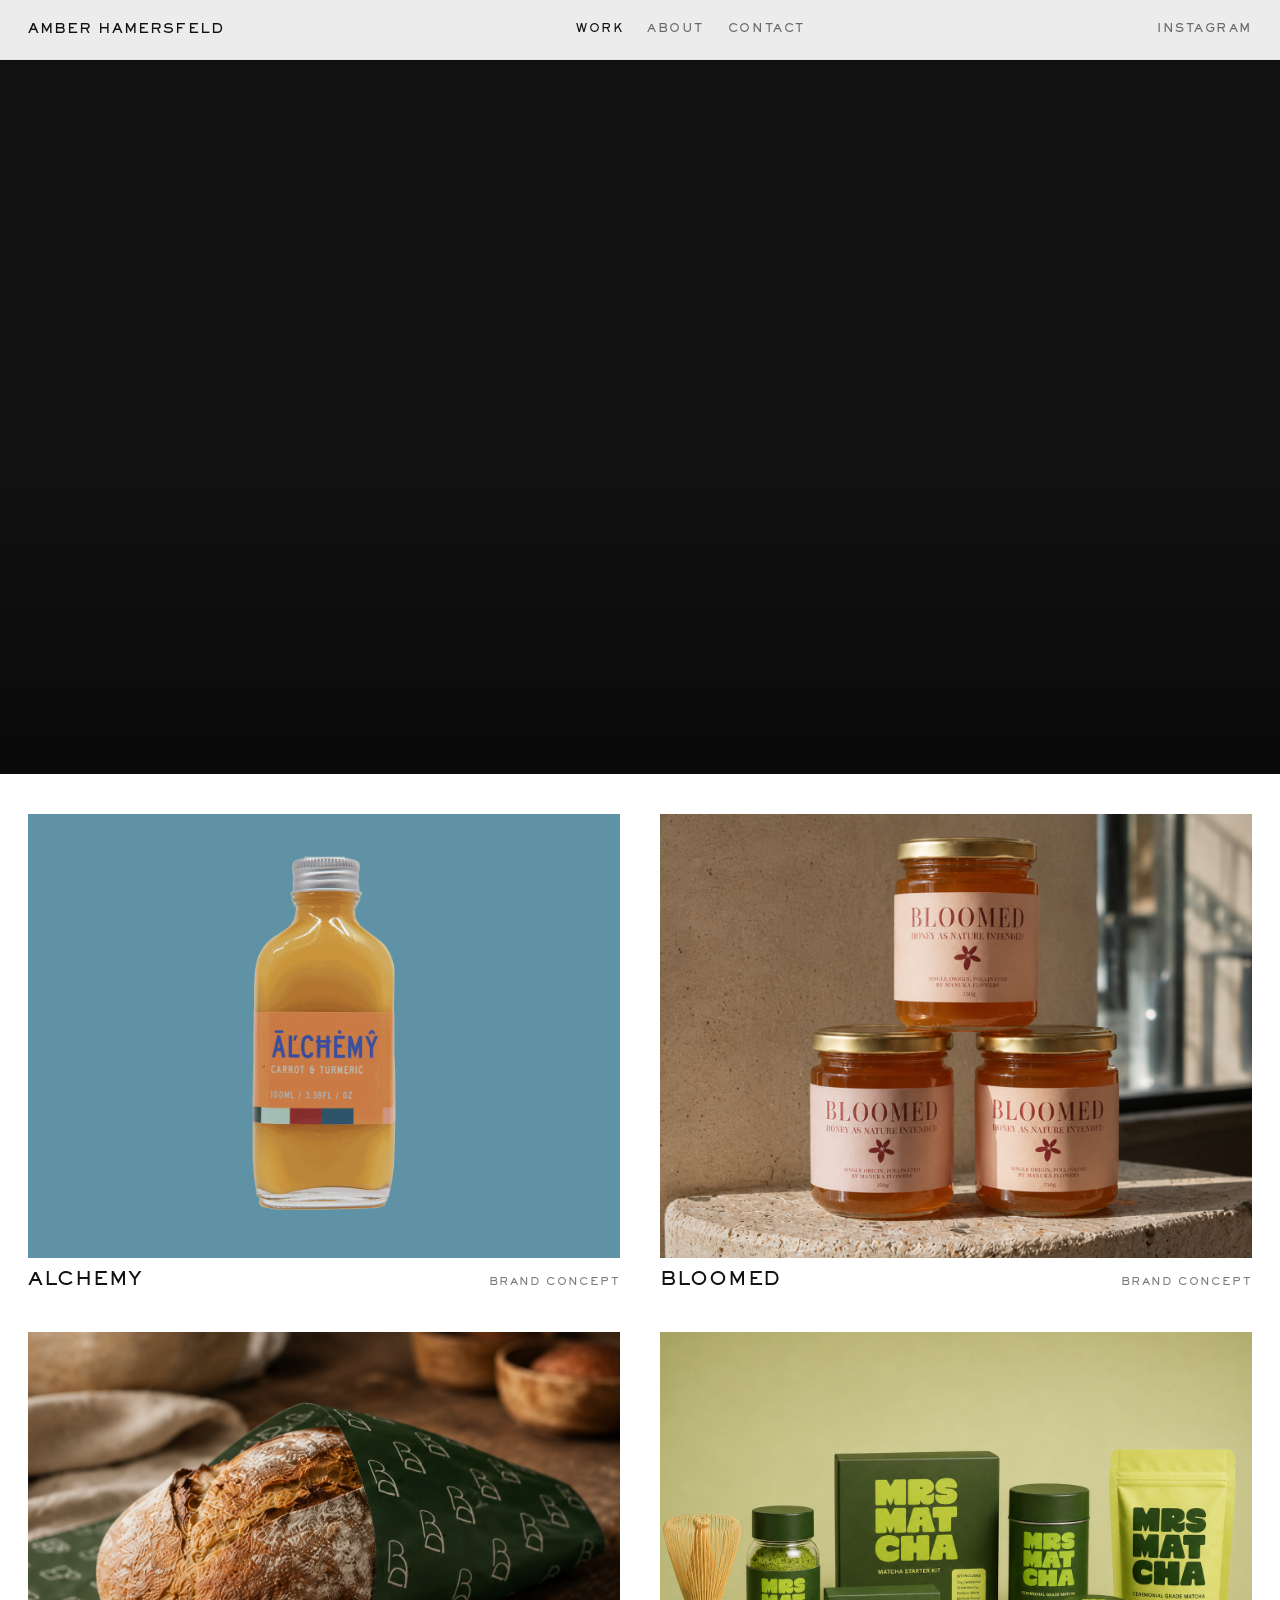
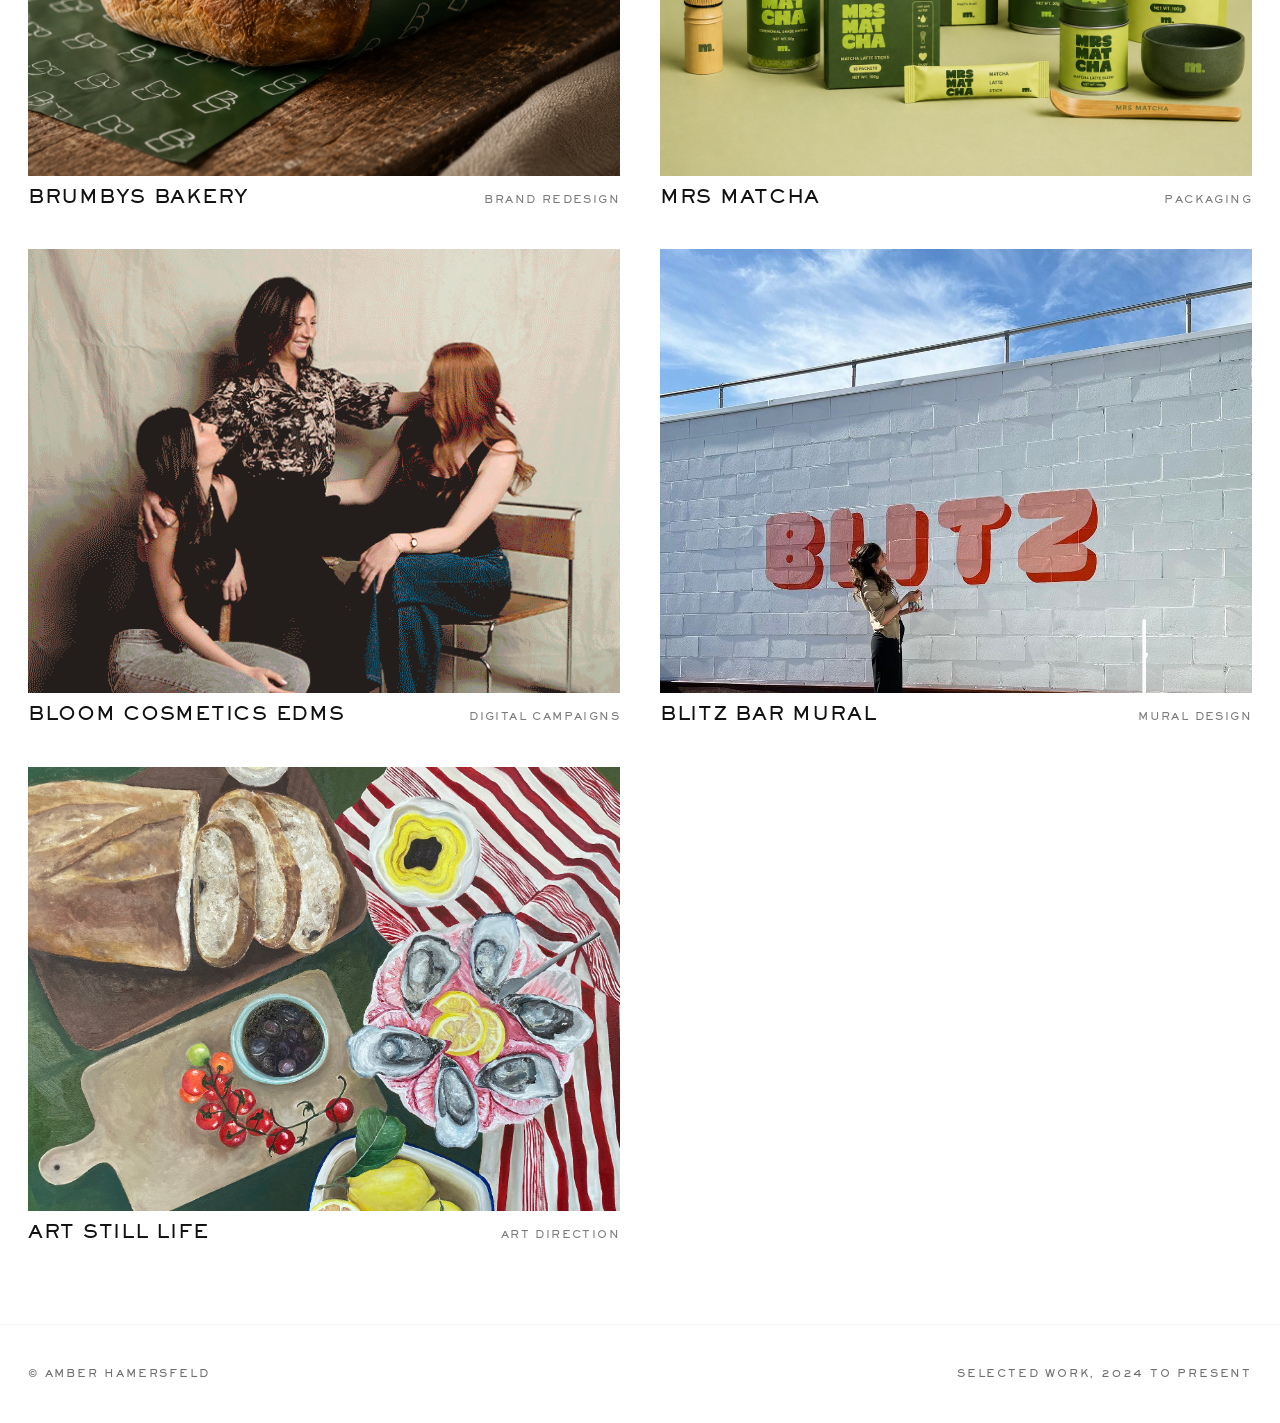
==== commit 64b4e9fe: "Remove empty filter-bar placeholder that left a gap below the hero The .filter-bar div was an unused" ====
--- a/index.html
+++ b/index.html
@@ -43,8 +43,6 @@
     <div class="slideshow__slide" style="animation-delay: 30s"><img src="slideshow/still_life_homepage_16x9.gif" alt=""></div>
     <!-- SLIDESHOW:END -->
   </section>
-
-  <div class="filter-bar" aria-hidden="true"></div>
 
   <main class="portfolio">
     <div class="portfolio__grid">
--- a/styles.css
+++ b/styles.css
@@ -248,38 +248,6 @@
   opacity: 1;
 }
 
-.filter-bar {
-  padding: 14px 28px;
-  min-height: 48px;
-  border-bottom: 1px solid rgba(0, 0, 0, 0.06);
-  background: #fff;
-  position: sticky;
-  top: 60px;
-  z-index: 90;
-}
-
-.filter-bar__list {
-  display: flex;
-  flex-wrap: wrap;
-  gap: 22px;
-  font-size: 13px;
-}
-
-.filter-bar__list a {
-  opacity: 0.55;
-  transition: opacity 0.2s ease;
-  padding-bottom: 2px;
-}
-
-.filter-bar__list a:hover {
-  opacity: 1;
-}
-
-.filter-bar__list a.is-active {
-  opacity: 1;
-  border-bottom: 1px solid #111;
-}
-
 .slideshow {
   position: relative;
   width: 100%;
@@ -673,22 +641,6 @@
     gap: 16px;
   }
 
-  .filter-bar {
-    top: 92px;
-    padding: 10px 18px;
-  }
-
-  .filter-bar__list {
-    gap: 14px;
-    overflow-x: auto;
-    flex-wrap: nowrap;
-    -webkit-overflow-scrolling: touch;
-  }
-
-  .filter-bar__list a {
-    white-space: nowrap;
-  }
-
   .slideshow {
     height: 70vh;
     min-height: 420px;
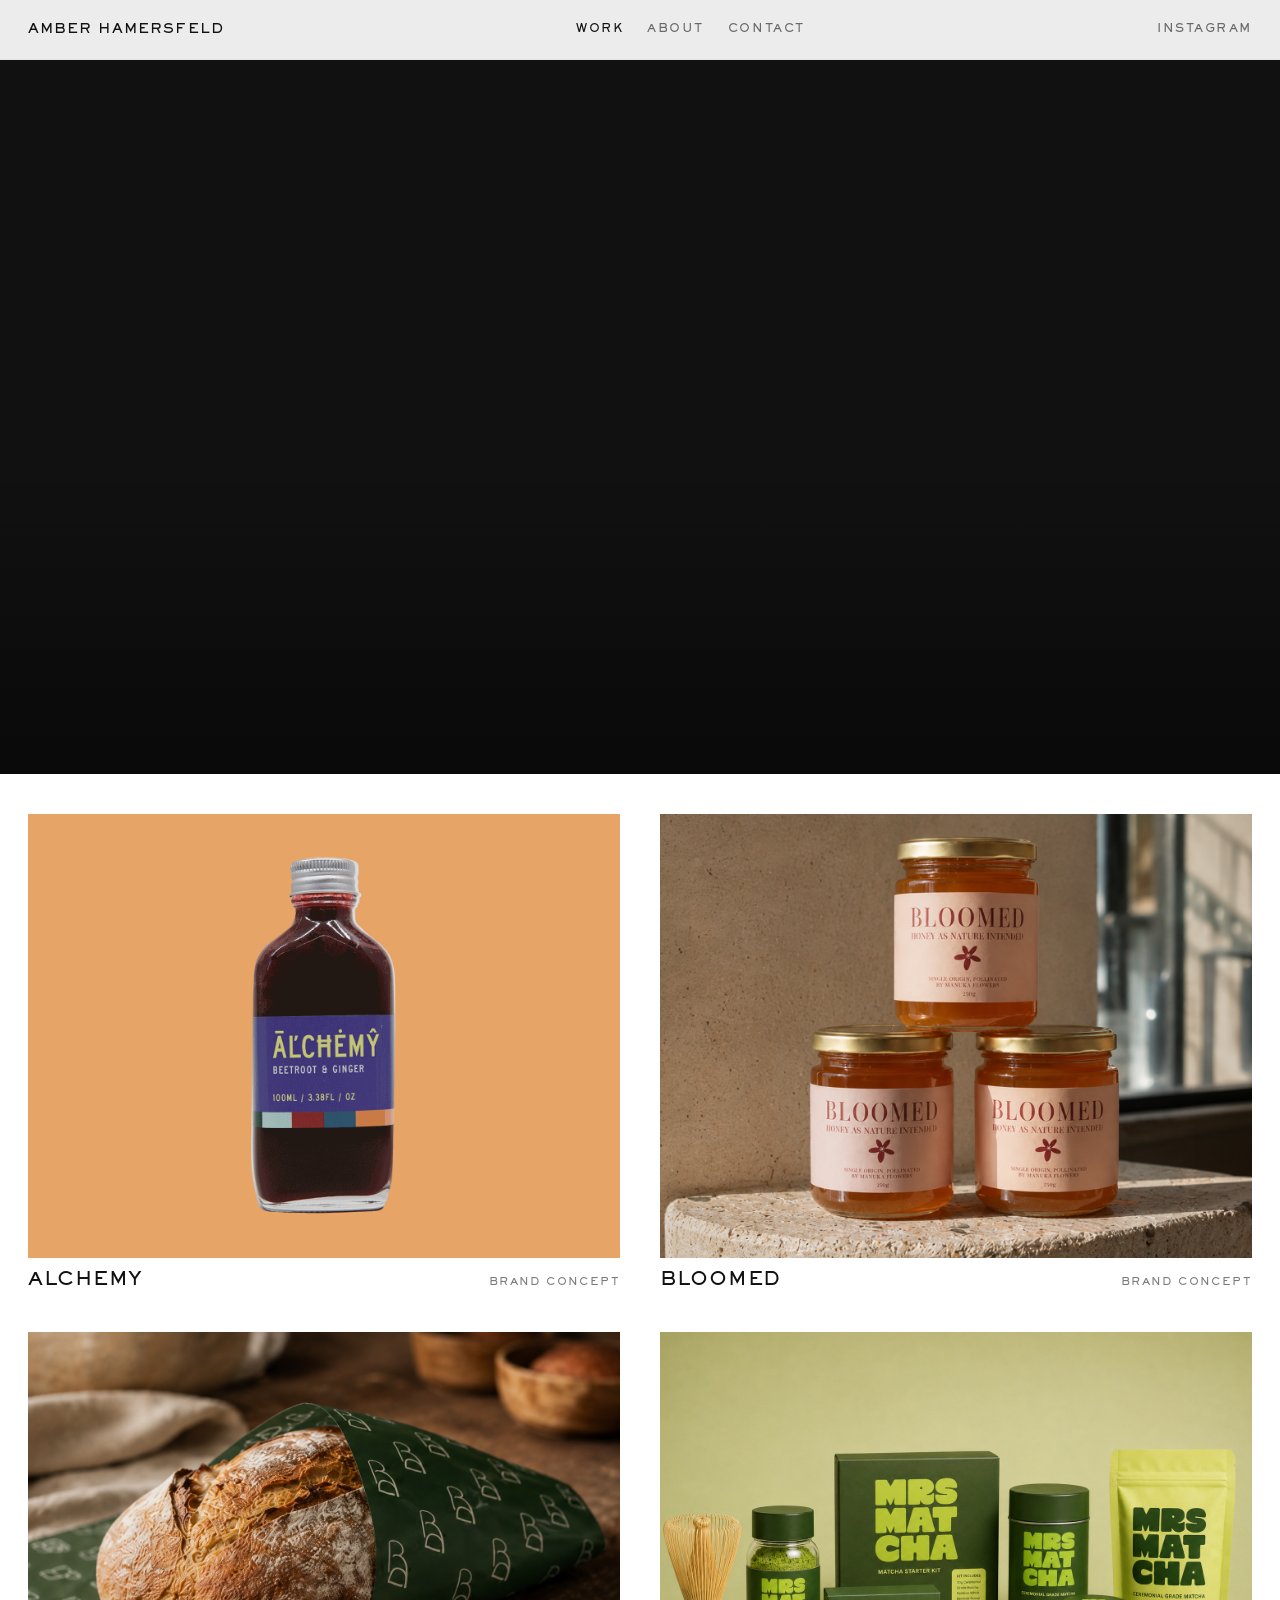
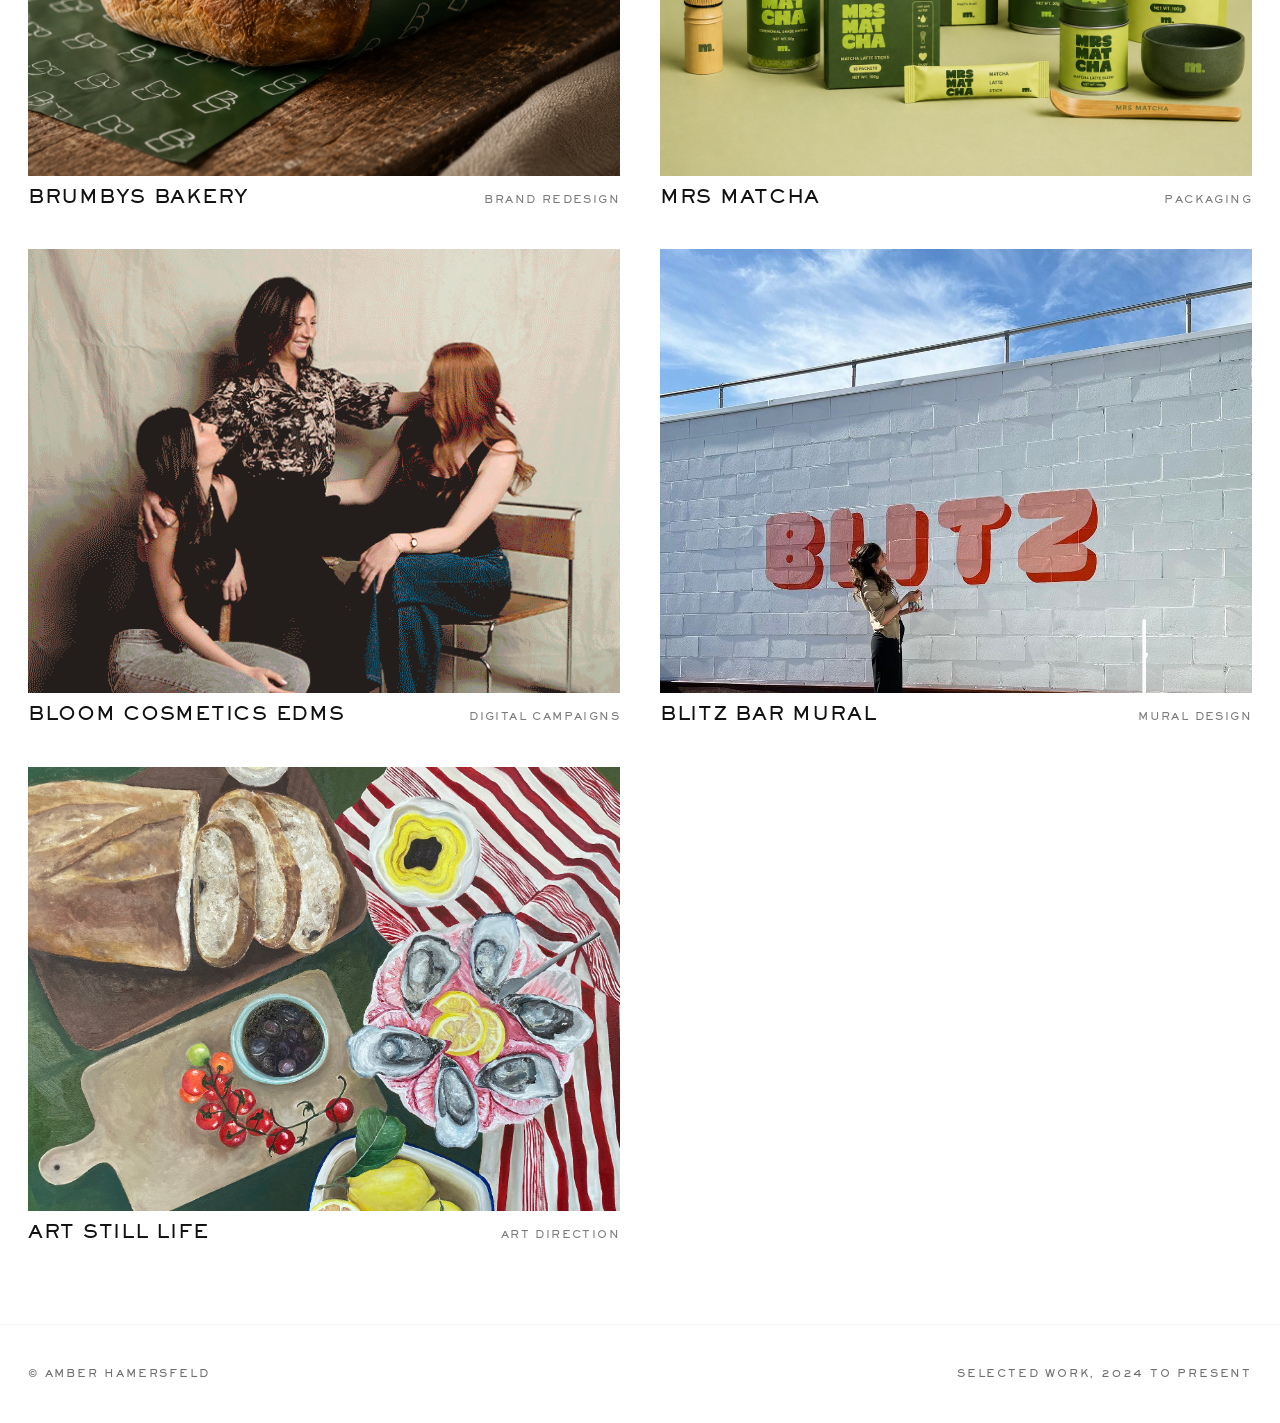
==== commit 73c8dac5: "Add About-page portrait; underline tile titles on hover - About: add the portrait photo in a left-ha" ====
--- a/styles.css
+++ b/styles.css
@@ -48,9 +48,30 @@
 }
 
 .about-page {
-  max-width: 920px;
+  max-width: 1040px;
   margin: 0 auto;
   padding: 160px 28px 120px;
+  display: grid;
+  grid-template-columns: minmax(0, 360px) 1fr;
+  gap: 56px;
+  align-items: start;
+}
+
+.about-page__media img {
+  width: 100%;
+  height: auto;
+  display: block;
+}
+
+@media (max-width: 760px) {
+  .about-page {
+    grid-template-columns: 1fr;
+    gap: 36px;
+  }
+
+  .about-page__media {
+    max-width: 360px;
+  }
 }
 
 .about-page__title {
@@ -312,7 +333,6 @@
   width: 100%;
   height: 100%;
   object-fit: cover;
-  transition: transform 0.6s ease;
 }
 
 /* Secondary image, revealed on hover. It sits absolutely over the
@@ -323,11 +343,7 @@
   position: absolute;
   inset: 0;
   opacity: 0;
-  transition: opacity 0.55s ease, transform 0.6s ease;
-}
-
-.tile:hover .tile__media img {
-  transform: scale(1.02);
+  transition: opacity 0.55s ease;
 }
 
 .tile:hover .tile__img--secondary {
@@ -335,13 +351,8 @@
 }
 
 @media (prefers-reduced-motion: reduce) {
-  .tile__media img,
   .tile__img--secondary {
     transition: none;
-  }
-
-  .tile:hover .tile__media img {
-    transform: none;
   }
 }
 
@@ -372,6 +383,11 @@
 .tile__title {
   font-size: 18px;
   line-height: 1.2;
+}
+
+.tile:hover .tile__title {
+  text-decoration: underline;
+  text-underline-offset: 3px;
 }
 
 .tile__meta {
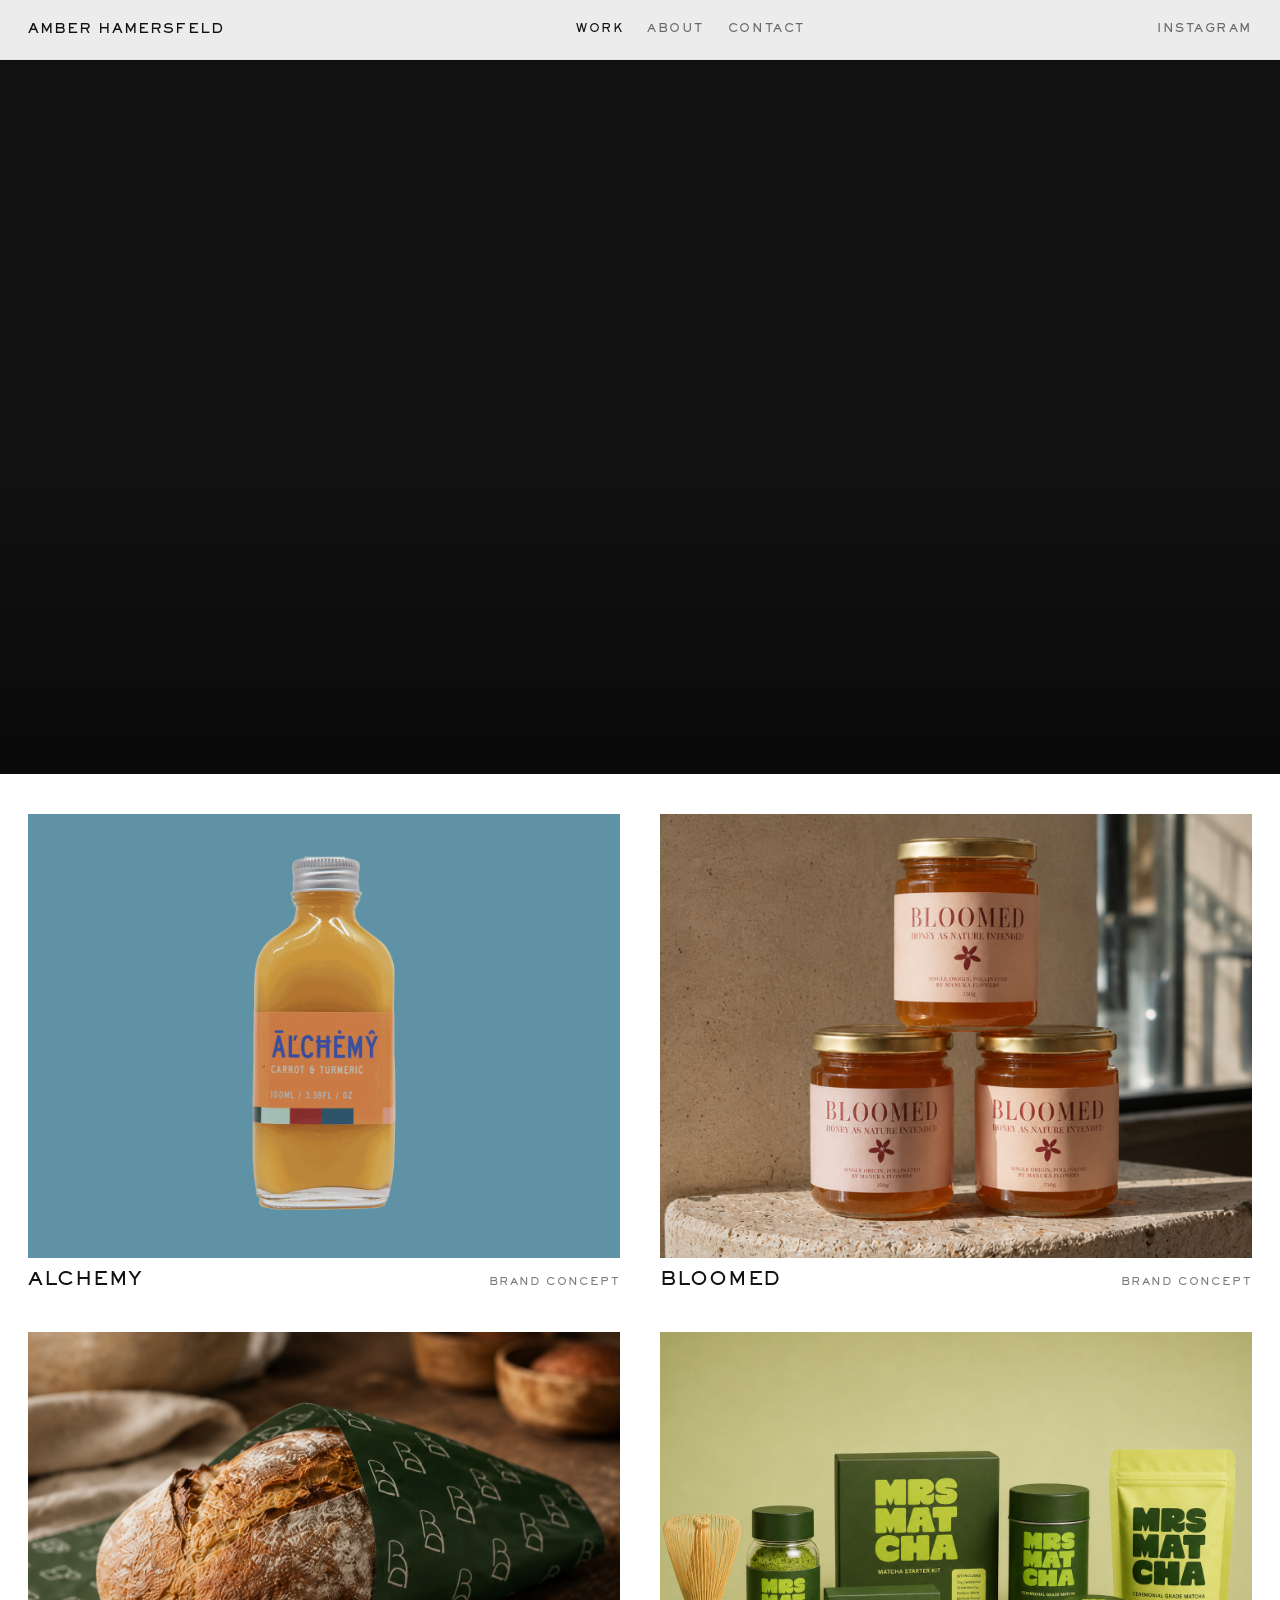
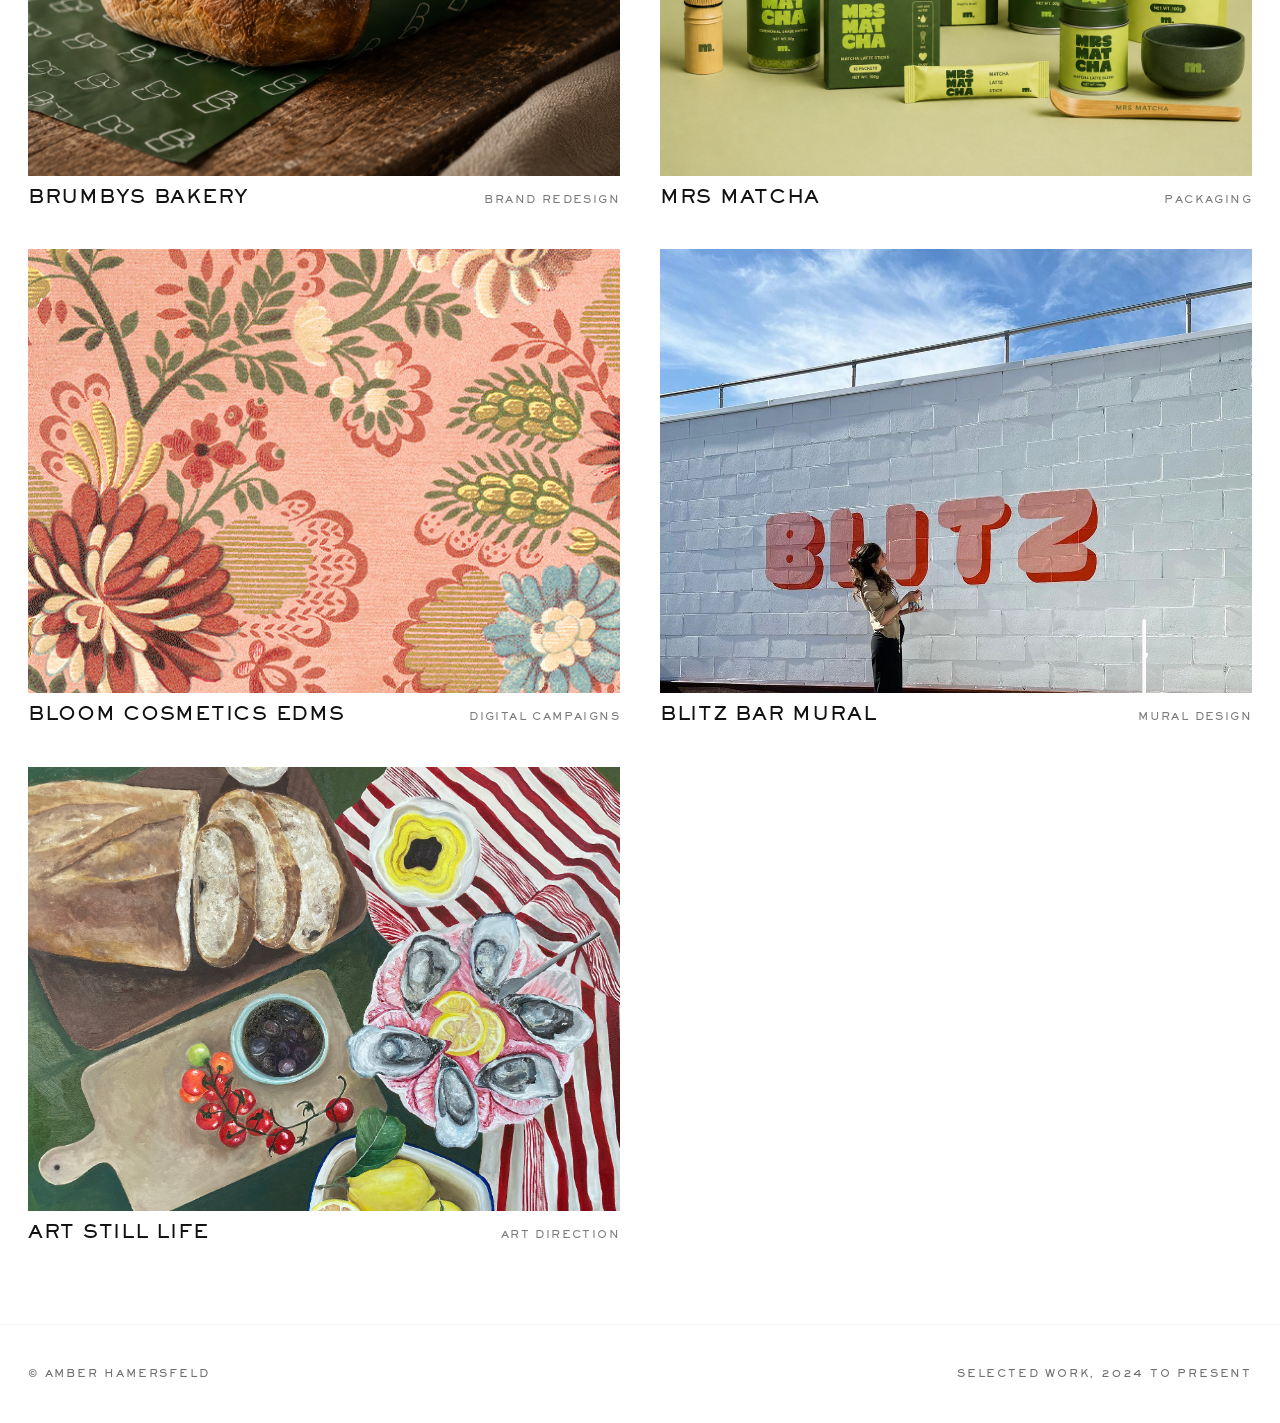
==== commit 30d2903c: "Remove homepage tile hover-swap Delete the secondary <img> from each project tile and the now-unused" ====
--- a/index.html
+++ b/index.html
@@ -50,7 +50,6 @@
       <a href="alchemy.html" class="tile tile--landscape">
         <div class="tile__media">
           <img src="hero/alchemy.gif" alt="Alchemy">
-          <img class="tile__img--secondary" src="hero/alchemy_2.png" alt="" aria-hidden="true" loading="lazy">
         </div>
         <div class="tile__caption">
           <span class="tile__title">Alchemy</span>
@@ -61,7 +60,6 @@
       <a href="bloomed.html" class="tile tile--landscape">
         <div class="tile__media">
           <img src="hero/bloomed.jpg" alt="Bloomed">
-          <img class="tile__img--secondary" src="hero/bloomed_2.png" alt="" aria-hidden="true" loading="lazy">
         </div>
         <div class="tile__caption">
           <span class="tile__title">Bloomed</span>
@@ -72,7 +70,6 @@
       <a href="brumbys.html" class="tile tile--landscape">
         <div class="tile__media">
           <img src="hero/brumbys.png" alt="Brumbys Bakery">
-          <img class="tile__img--secondary" src="hero/brumbys_2.png" alt="" aria-hidden="true" loading="lazy">
         </div>
         <div class="tile__caption">
           <span class="tile__title">Brumbys Bakery</span>
@@ -83,7 +80,6 @@
       <a href="mrs_matcha.html" class="tile tile--landscape">
         <div class="tile__media">
           <img src="hero/mrs_matcha.jpg" alt="Mrs Matcha">
-          <img class="tile__img--secondary" src="hero/mrs_matcha_2.png" alt="" aria-hidden="true" loading="lazy">
         </div>
         <div class="tile__caption">
           <span class="tile__title">Mrs Matcha</span>
@@ -94,7 +90,6 @@
       <a href="bloom_cosmetics.html" class="tile tile--landscape">
         <div class="tile__media">
           <img src="hero/bloom_cosmetics.gif" alt="Bloom Cosmetics EDMs">
-          <img class="tile__img--secondary" src="hero/bloom_cosmetics_2.gif" alt="" aria-hidden="true" loading="lazy">
         </div>
         <div class="tile__caption">
           <span class="tile__title">Bloom Cosmetics EDMs</span>
@@ -105,7 +100,6 @@
       <a href="blitz_bar.html" class="tile tile--landscape">
         <div class="tile__media">
           <img src="hero/blitz_bar.jpg" alt="Blitz Bar mural">
-          <img class="tile__img--secondary" src="hero/blitz_bar_2.jpg" alt="" aria-hidden="true" loading="lazy">
         </div>
         <div class="tile__caption">
           <span class="tile__title">Blitz Bar Mural</span>
@@ -116,7 +110,6 @@
       <a href="still_life.html" class="tile tile--landscape">
         <div class="tile__media">
           <img src="hero/still_life.jpg" alt="Art still life">
-          <img class="tile__img--secondary" src="hero/still_life_2.jpg" alt="" aria-hidden="true" loading="lazy">
         </div>
         <div class="tile__caption">
           <span class="tile__title">Art Still Life</span>
